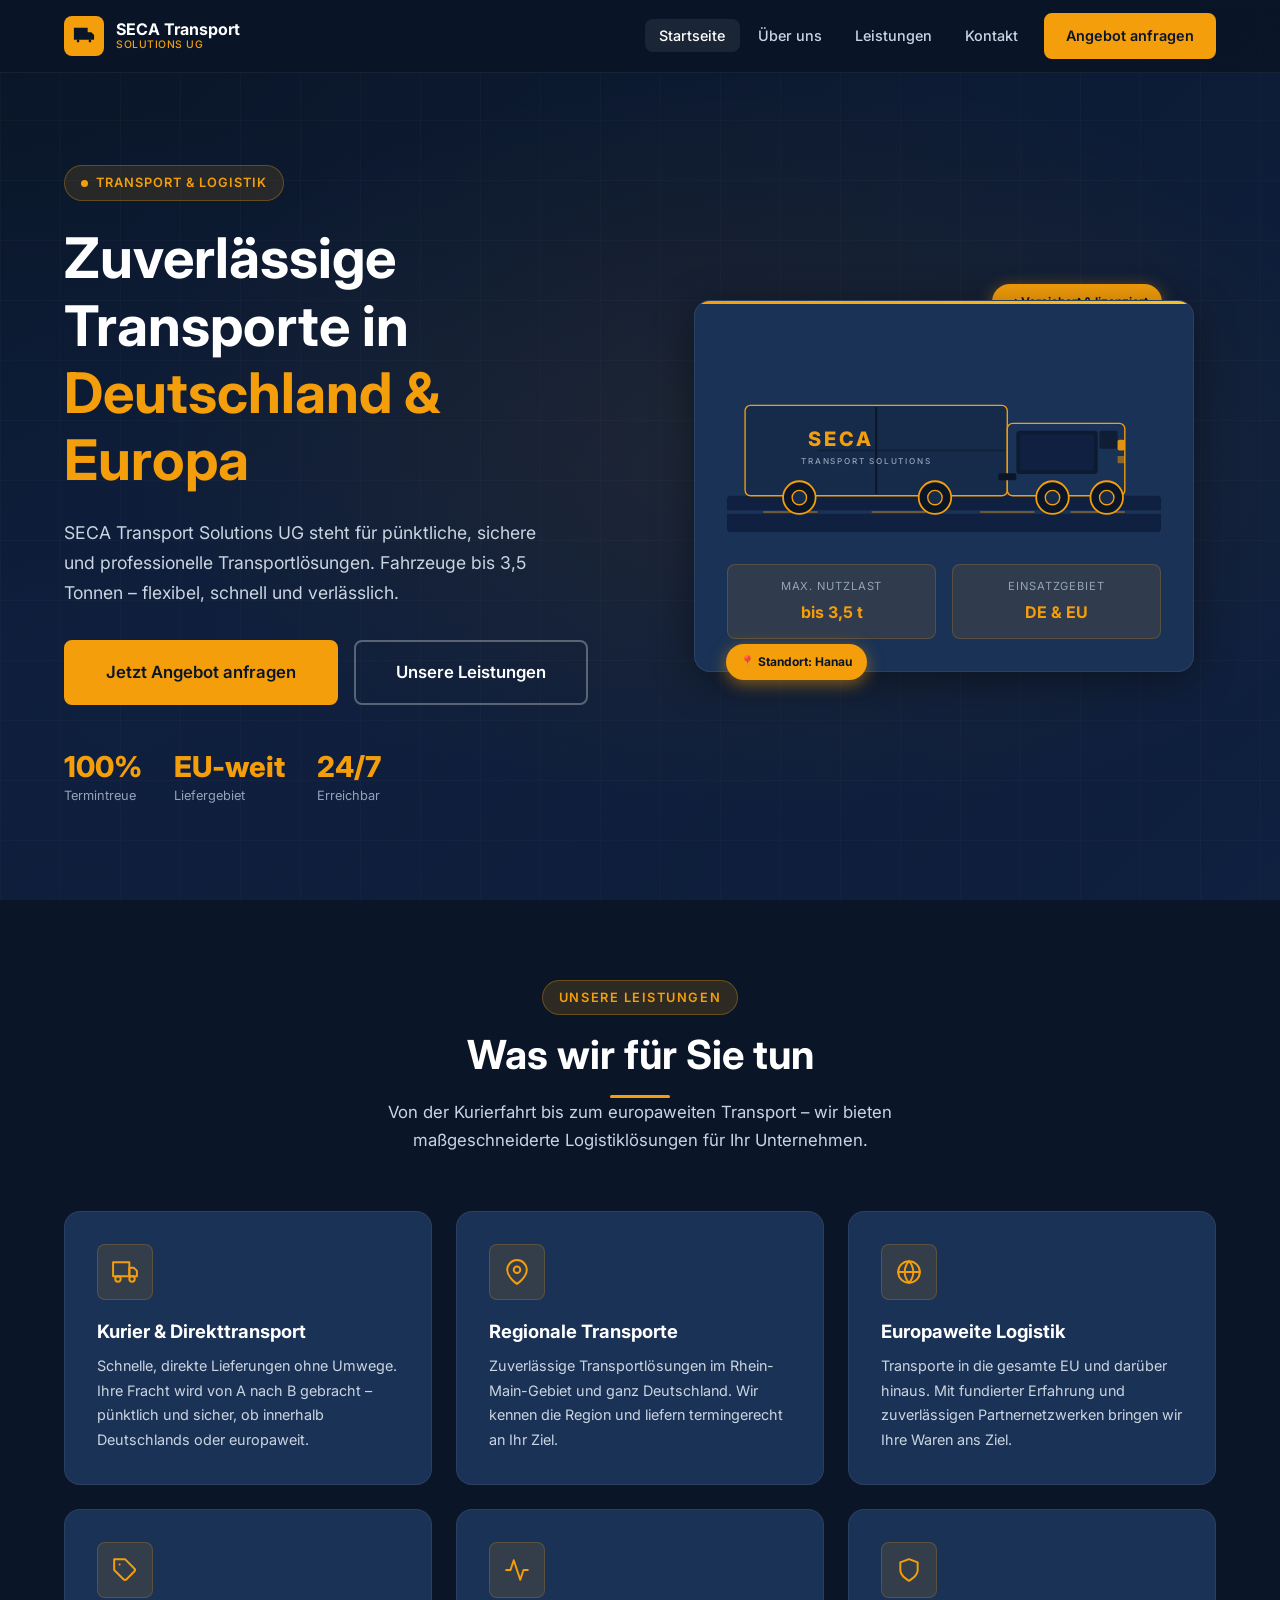
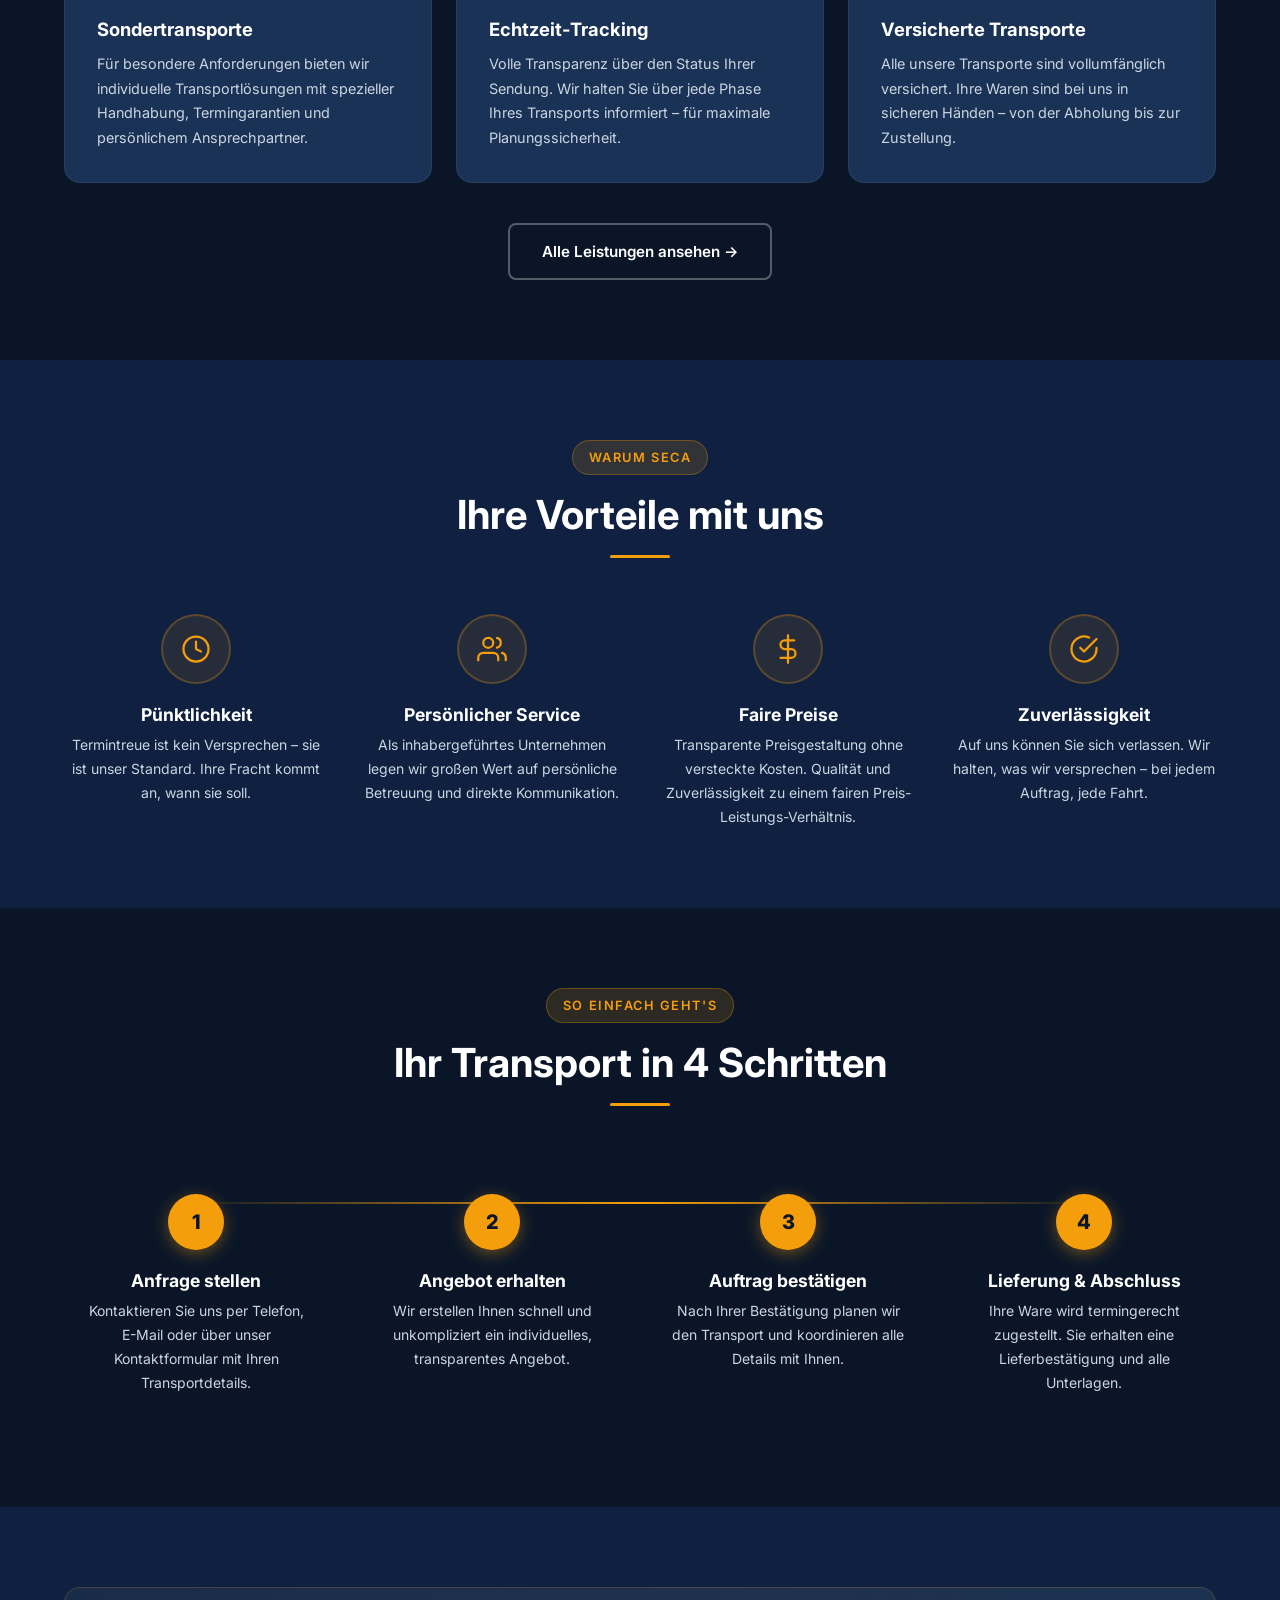
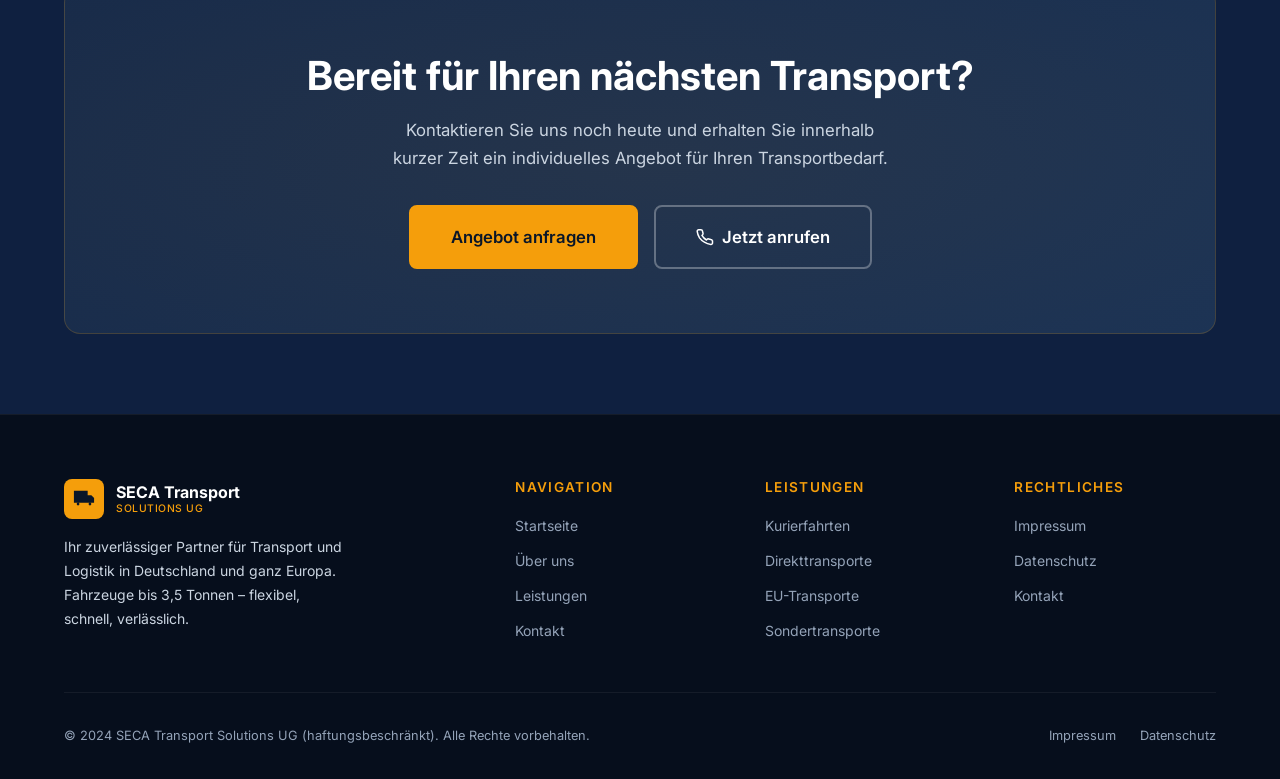
==== index.html @ c12ab1cf "Build complete SECA Transport Solutions UG website Full 6-page professional website in German with d" ====
<!DOCTYPE html>
<html lang="de">
<head>
  <meta charset="UTF-8" />
  <meta name="viewport" content="width=device-width, initial-scale=1.0" />
  <meta name="description" content="SECA Transport Solutions UG – Ihr zuverlässiger Partner für Transport und Logistik in Deutschland und Europa. Fahrzeuge bis 3,5t, termingerecht und professionell." />
  <title>SECA Transport Solutions UG – Transport & Logistik</title>
  <link rel="preconnect" href="https://fonts.googleapis.com" />
  <link rel="preconnect" href="https://fonts.gstatic.com" crossorigin />
  <link href="https://fonts.googleapis.com/css2?family=Inter:wght@400;500;600;700;800&display=swap" rel="stylesheet" />
  <link rel="stylesheet" href="css/style.css" />
</head>
<body>

<!-- Navigation -->
<nav class="navbar">
  <div class="nav-inner">
    <a href="index.html" class="nav-logo">
      <div class="logo-icon">
        <svg viewBox="0 0 24 24" xmlns="http://www.w3.org/2000/svg"><path d="M1 3h15v13H1z M16 8h4l3 3v5h-7V8z M5.5 19a1.5 1.5 0 1 0 0-3 1.5 1.5 0 0 0 0 3z M18.5 19a1.5 1.5 0 1 0 0-3 1.5 1.5 0 0 0 0 3z"/></svg>
      </div>
      <div class="logo-text">
        <span class="logo-name">SECA Transport</span>
        <span class="logo-sub">Solutions UG</span>
      </div>
    </a>
    <ul class="nav-menu">
      <li><a href="index.html" class="nav-link">Startseite</a></li>
      <li><a href="about.html" class="nav-link">Über uns</a></li>
      <li><a href="services.html" class="nav-link">Leistungen</a></li>
      <li><a href="contact.html" class="nav-link">Kontakt</a></li>
      <li><a href="contact.html" class="btn btn-primary nav-cta">Angebot anfragen</a></li>
    </ul>
    <button class="hamburger" aria-label="Menü öffnen">
      <span></span><span></span><span></span>
    </button>
  </div>
</nav>

<!-- Hero -->
<section class="hero">
  <div class="hero-bg"></div>
  <div class="hero-grid"></div>
  <div class="container">
    <div class="hero-content">
      <div class="hero-text">
        <div class="hero-badge">Transport &amp; Logistik</div>
        <h1 class="hero-title">
          Zuverlässige Transporte in <span>Deutschland &amp; Europa</span>
        </h1>
        <p class="hero-desc">
          SECA Transport Solutions UG steht für pünktliche, sichere und professionelle Transportlösungen. Fahrzeuge bis 3,5 Tonnen – flexibel, schnell und verlässlich.
        </p>
        <div class="hero-actions">
          <a href="contact.html" class="btn btn-primary btn-lg">Jetzt Angebot anfragen</a>
          <a href="services.html" class="btn btn-outline btn-lg">Unsere Leistungen</a>
        </div>
        <div class="hero-stats">
          <div class="stat-item">
            <div class="stat-num">100%</div>
            <div class="stat-label">Termintreue</div>
          </div>
          <div class="stat-item">
            <div class="stat-num">EU-weit</div>
            <div class="stat-label">Liefergebiet</div>
          </div>
          <div class="stat-item">
            <div class="stat-num">24/7</div>
            <div class="stat-label">Erreichbar</div>
          </div>
        </div>
      </div>
      <div class="hero-visual">
        <div class="truck-illustration">
          <div class="float-badge top">✓ Versichert &amp; lizenziert</div>
          <div class="truck-card">
            <svg class="truck-svg" viewBox="0 0 480 220" xmlns="http://www.w3.org/2000/svg">
              <!-- Road -->
              <rect x="0" y="180" width="480" height="40" fill="#0f2040" rx="4"/>
              <rect x="0" y="196" width="480" height="4" fill="#1a3255"/>
              <!-- Road lines -->
              <rect x="40" y="197" width="60" height="2" fill="#f59e0b" opacity="0.4"/>
              <rect x="160" y="197" width="60" height="2" fill="#f59e0b" opacity="0.4"/>
              <rect x="280" y="197" width="60" height="2" fill="#f59e0b" opacity="0.4"/>
              <rect x="380" y="197" width="60" height="2" fill="#f59e0b" opacity="0.4"/>
              <!-- Trailer body -->
              <rect x="20" y="80" width="290" height="100" fill="#162a4a" rx="6" stroke="#f59e0b" stroke-width="1.5"/>
              <!-- Trailer door lines -->
              <line x1="165" y1="82" x2="165" y2="178" stroke="#0a1628" stroke-width="2"/>
              <line x1="100" y1="130" x2="308" y2="130" stroke="#0a1628" stroke-width="1.5" opacity="0.5"/>
              <!-- SECA text on trailer -->
              <text x="90" y="125" font-family="Inter,sans-serif" font-size="22" font-weight="800" fill="#f59e0b" letter-spacing="3">SECA</text>
              <text x="82" y="145" font-family="Inter,sans-serif" font-size="9" font-weight="500" fill="#94a3b8" letter-spacing="2">TRANSPORT SOLUTIONS</text>
              <!-- Cabin -->
              <rect x="310" y="100" width="130" height="80" fill="#1a3255" rx="6" stroke="#f59e0b" stroke-width="1.5"/>
              <!-- Windshield -->
              <rect x="320" y="108" width="90" height="48" fill="#0a1628" rx="4" opacity="0.8"/>
              <rect x="324" y="112" width="82" height="40" fill="#0f2040" rx="3"/>
              <!-- Cabin details -->
              <rect x="412" y="108" width="20" height="20" fill="#0a1628" rx="2" opacity="0.7"/>
              <!-- Wheels -->
              <circle cx="80" cy="182" r="18" fill="#0a1628" stroke="#f59e0b" stroke-width="2"/>
              <circle cx="80" cy="182" r="8" fill="#162a4a" stroke="#f59e0b" stroke-width="1.5"/>
              <circle cx="230" cy="182" r="18" fill="#0a1628" stroke="#f59e0b" stroke-width="2"/>
              <circle cx="230" cy="182" r="8" fill="#162a4a" stroke="#f59e0b" stroke-width="1.5"/>
              <circle cx="360" cy="182" r="18" fill="#0a1628" stroke="#f59e0b" stroke-width="2"/>
              <circle cx="360" cy="182" r="8" fill="#162a4a" stroke="#f59e0b" stroke-width="1.5"/>
              <circle cx="420" cy="182" r="18" fill="#0a1628" stroke="#f59e0b" stroke-width="2"/>
              <circle cx="420" cy="182" r="8" fill="#162a4a" stroke="#f59e0b" stroke-width="1.5"/>
              <!-- Headlights -->
              <rect x="432" y="118" width="8" height="12" fill="#f59e0b" rx="2" opacity="0.9"/>
              <rect x="432" y="136" width="8" height="8" fill="#f59e0b" rx="1" opacity="0.5"/>
              <!-- Coupling -->
              <rect x="300" y="155" width="20" height="8" fill="#0a1628" rx="2"/>
            </svg>
            <div class="truck-info">
              <div class="info-pill">
                <div class="label">Max. Nutzlast</div>
                <div class="value">bis 3,5 t</div>
              </div>
              <div class="info-pill">
                <div class="label">Einsatzgebiet</div>
                <div class="value">DE &amp; EU</div>
              </div>
            </div>
          </div>
          <div class="float-badge bottom">📍 Standort: Hanau</div>
        </div>
      </div>
    </div>
  </div>
</section>

<!-- Services Overview -->
<section class="section">
  <div class="container">
    <div class="section-header fade-in">
      <div class="section-tag">Unsere Leistungen</div>
      <h2>Was wir für Sie tun</h2>
      <div class="divider"></div>
      <p>Von der Kurierfahrt bis zum europaweiten Transport – wir bieten maßgeschneiderte Logistiklösungen für Ihr Unternehmen.</p>
    </div>
    <div class="cards-grid">
      <div class="card fade-in fade-in-delay-1">
        <div class="card-icon">
          <svg viewBox="0 0 24 24"><rect x="1" y="3" width="15" height="13"/><polygon points="16 8 20 8 23 11 23 16 16 16 16 8"/><circle cx="5.5" cy="18.5" r="2.5"/><circle cx="18.5" cy="18.5" r="2.5"/></svg>
        </div>
        <h3>Kurier &amp; Direkttransport</h3>
        <p>Schnelle, direkte Lieferungen ohne Umwege. Ihre Fracht wird von A nach B gebracht – pünktlich und sicher, ob innerhalb Deutschlands oder europaweit.</p>
      </div>
      <div class="card fade-in fade-in-delay-2">
        <div class="card-icon">
          <svg viewBox="0 0 24 24"><path d="M21 10c0 7-9 13-9 13s-9-6-9-13a9 9 0 0 1 18 0z"/><circle cx="12" cy="10" r="3"/></svg>
        </div>
        <h3>Regionale Transporte</h3>
        <p>Zuverlässige Transportlösungen im Rhein-Main-Gebiet und ganz Deutschland. Wir kennen die Region und liefern termingerecht an Ihr Ziel.</p>
      </div>
      <div class="card fade-in fade-in-delay-3">
        <div class="card-icon">
          <svg viewBox="0 0 24 24"><circle cx="12" cy="12" r="10"/><line x1="2" y1="12" x2="22" y2="12"/><path d="M12 2a15.3 15.3 0 0 1 4 10 15.3 15.3 0 0 1-4 10 15.3 15.3 0 0 1-4-10 15.3 15.3 0 0 1 4-10z"/></svg>
        </div>
        <h3>Europaweite Logistik</h3>
        <p>Transporte in die gesamte EU und darüber hinaus. Mit fundierter Erfahrung und zuverlässigen Partnernetzwerken bringen wir Ihre Waren ans Ziel.</p>
      </div>
      <div class="card fade-in fade-in-delay-1">
        <div class="card-icon">
          <svg viewBox="0 0 24 24"><path d="M20.59 13.41l-7.17 7.17a2 2 0 0 1-2.83 0L2 12V2h10l8.59 8.59a2 2 0 0 1 0 2.82z"/><line x1="7" y1="7" x2="7.01" y2="7"/></svg>
        </div>
        <h3>Sondertransporte</h3>
        <p>Für besondere Anforderungen bieten wir individuelle Transportlösungen mit spezieller Handhabung, Termingarantien und persönlichem Ansprechpartner.</p>
      </div>
      <div class="card fade-in fade-in-delay-2">
        <div class="card-icon">
          <svg viewBox="0 0 24 24"><polyline points="22 12 18 12 15 21 9 3 6 12 2 12"/></svg>
        </div>
        <h3>Echtzeit-Tracking</h3>
        <p>Volle Transparenz über den Status Ihrer Sendung. Wir halten Sie über jede Phase Ihres Transports informiert – für maximale Planungssicherheit.</p>
      </div>
      <div class="card fade-in fade-in-delay-3">
        <div class="card-icon">
          <svg viewBox="0 0 24 24"><path d="M12 22s8-4 8-10V5l-8-3-8 3v7c0 6 8 10 8 10z"/></svg>
        </div>
        <h3>Versicherte Transporte</h3>
        <p>Alle unsere Transporte sind vollumfänglich versichert. Ihre Waren sind bei uns in sicheren Händen – von der Abholung bis zur Zustellung.</p>
      </div>
    </div>
    <div style="text-align:center; margin-top:2.5rem;">
      <a href="services.html" class="btn btn-outline">Alle Leistungen ansehen →</a>
    </div>
  </div>
</section>

<!-- Why Us -->
<section class="section section-alt">
  <div class="container">
    <div class="section-header fade-in">
      <div class="section-tag">Warum SECA</div>
      <h2>Ihre Vorteile mit uns</h2>
      <div class="divider"></div>
    </div>
    <div class="values-grid">
      <div class="value-item fade-in fade-in-delay-1">
        <div class="value-icon">
          <svg viewBox="0 0 24 24"><circle cx="12" cy="12" r="10"/><polyline points="12 6 12 12 16 14"/></svg>
        </div>
        <h4>Pünktlichkeit</h4>
        <p>Termintreue ist kein Versprechen – sie ist unser Standard. Ihre Fracht kommt an, wann sie soll.</p>
      </div>
      <div class="value-item fade-in fade-in-delay-2">
        <div class="value-icon">
          <svg viewBox="0 0 24 24"><path d="M17 21v-2a4 4 0 0 0-4-4H5a4 4 0 0 0-4 4v2"/><circle cx="9" cy="7" r="4"/><path d="M23 21v-2a4 4 0 0 0-3-3.87"/><path d="M16 3.13a4 4 0 0 1 0 7.75"/></svg>
        </div>
        <h4>Persönlicher Service</h4>
        <p>Als inhabergeführtes Unternehmen legen wir großen Wert auf persönliche Betreuung und direkte Kommunikation.</p>
      </div>
      <div class="value-item fade-in fade-in-delay-3">
        <div class="value-icon">
          <svg viewBox="0 0 24 24"><line x1="12" y1="1" x2="12" y2="23"/><path d="M17 5H9.5a3.5 3.5 0 0 0 0 7h5a3.5 3.5 0 0 1 0 7H6"/></svg>
        </div>
        <h4>Faire Preise</h4>
        <p>Transparente Preisgestaltung ohne versteckte Kosten. Qualität und Zuverlässigkeit zu einem fairen Preis-Leistungs-Verhältnis.</p>
      </div>
      <div class="value-item fade-in fade-in-delay-4">
        <div class="value-icon">
          <svg viewBox="0 0 24 24"><path d="M22 11.08V12a10 10 0 1 1-5.93-9.14"/><polyline points="22 4 12 14.01 9 11.01"/></svg>
        </div>
        <h4>Zuverlässigkeit</h4>
        <p>Auf uns können Sie sich verlassen. Wir halten, was wir versprechen – bei jedem Auftrag, jede Fahrt.</p>
      </div>
    </div>
  </div>
</section>

<!-- Process -->
<section class="section">
  <div class="container">
    <div class="section-header fade-in">
      <div class="section-tag">So einfach geht's</div>
      <h2>Ihr Transport in 4 Schritten</h2>
      <div class="divider"></div>
    </div>
    <div class="process-steps">
      <div class="process-step fade-in fade-in-delay-1">
        <div class="step-num">1</div>
        <h4>Anfrage stellen</h4>
        <p>Kontaktieren Sie uns per Telefon, E-Mail oder über unser Kontaktformular mit Ihren Transportdetails.</p>
      </div>
      <div class="process-step fade-in fade-in-delay-2">
        <div class="step-num">2</div>
        <h4>Angebot erhalten</h4>
        <p>Wir erstellen Ihnen schnell und unkompliziert ein individuelles, transparentes Angebot.</p>
      </div>
      <div class="process-step fade-in fade-in-delay-3">
        <div class="step-num">3</div>
        <h4>Auftrag bestätigen</h4>
        <p>Nach Ihrer Bestätigung planen wir den Transport und koordinieren alle Details mit Ihnen.</p>
      </div>
      <div class="process-step fade-in fade-in-delay-4">
        <div class="step-num">4</div>
        <h4>Lieferung &amp; Abschluss</h4>
        <p>Ihre Ware wird termingerecht zugestellt. Sie erhalten eine Lieferbestätigung und alle Unterlagen.</p>
      </div>
    </div>
  </div>
</section>

<!-- CTA -->
<section class="section section-alt">
  <div class="container">
    <div class="cta-banner fade-in">
      <h2>Bereit für Ihren nächsten Transport?</h2>
      <p>Kontaktieren Sie uns noch heute und erhalten Sie innerhalb kurzer Zeit ein individuelles Angebot für Ihren Transportbedarf.</p>
      <div class="cta-actions">
        <a href="contact.html" class="btn btn-primary btn-lg">Angebot anfragen</a>
        <a href="tel:+49" class="btn btn-outline btn-lg">
          <svg width="18" height="18" viewBox="0 0 24 24" fill="none" stroke="currentColor" stroke-width="2" stroke-linecap="round" stroke-linejoin="round"><path d="M22 16.92v3a2 2 0 0 1-2.18 2 19.79 19.79 0 0 1-8.63-3.07A19.5 19.5 0 0 1 4.69 13.1a19.79 19.79 0 0 1-3.07-8.67A2 2 0 0 1 3.6 2.22h3a2 2 0 0 1 2 1.72c.127.96.361 1.903.7 2.81a2 2 0 0 1-.45 2.11L7.91 9.91a16 16 0 0 0 6.06 6.06l.91-.91a2 2 0 0 1 2.11-.45c.907.339 1.85.573 2.81.7A2 2 0 0 1 21.73 17z"/></svg>
          Jetzt anrufen
        </a>
      </div>
    </div>
  </div>
</section>

<!-- Footer -->
<footer>
  <div class="container">
    <div class="footer-grid">
      <div class="footer-brand">
        <a href="index.html" class="nav-logo" style="display:inline-flex;">
          <div class="logo-icon">
            <svg viewBox="0 0 24 24" xmlns="http://www.w3.org/2000/svg"><path d="M1 3h15v13H1z M16 8h4l3 3v5h-7V8z M5.5 19a1.5 1.5 0 1 0 0-3 1.5 1.5 0 0 0 0 3z M18.5 19a1.5 1.5 0 1 0 0-3 1.5 1.5 0 0 0 0 3z"/></svg>
          </div>
          <div class="logo-text">
            <span class="logo-name">SECA Transport</span>
            <span class="logo-sub">Solutions UG</span>
          </div>
        </a>
        <p>Ihr zuverlässiger Partner für Transport und Logistik in Deutschland und ganz Europa. Fahrzeuge bis 3,5 Tonnen – flexibel, schnell, verlässlich.</p>
      </div>
      <div class="footer-col">
        <h4>Navigation</h4>
        <ul>
          <li><a href="index.html">Startseite</a></li>
          <li><a href="about.html">Über uns</a></li>
          <li><a href="services.html">Leistungen</a></li>
          <li><a href="contact.html">Kontakt</a></li>
        </ul>
      </div>
      <div class="footer-col">
        <h4>Leistungen</h4>
        <ul>
          <li><a href="services.html">Kurierfahrten</a></li>
          <li><a href="services.html">Direkttransporte</a></li>
          <li><a href="services.html">EU-Transporte</a></li>
          <li><a href="services.html">Sondertransporte</a></li>
        </ul>
      </div>
      <div class="footer-col">
        <h4>Rechtliches</h4>
        <ul>
          <li><a href="impressum.html">Impressum</a></li>
          <li><a href="datenschutz.html">Datenschutz</a></li>
          <li><a href="contact.html">Kontakt</a></li>
        </ul>
      </div>
    </div>
    <div class="footer-bottom">
      <p>&copy; 2024 SECA Transport Solutions UG (haftungsbeschränkt). Alle Rechte vorbehalten.</p>
      <div class="footer-legal">
        <a href="impressum.html">Impressum</a>
        <a href="datenschutz.html">Datenschutz</a>
      </div>
    </div>
  </div>
</footer>

<button class="scroll-top" aria-label="Nach oben scrollen">
  <svg viewBox="0 0 24 24"><polyline points="18 15 12 9 6 15"/></svg>
</button>

<script src="js/main.js"></script>
</body>
</html>
---- css/style.css ----
/* ===== CSS Custom Properties ===== */
:root {
  --navy: #0a1628;
  --navy-light: #0f2040;
  --navy-mid: #162a4a;
  --navy-card: #1a3255;
  --orange: #f59e0b;
  --orange-dark: #d97706;
  --orange-light: #fbbf24;
  --white: #ffffff;
  --gray-100: #f1f5f9;
  --gray-200: #e2e8f0;
  --gray-400: #94a3b8;
  --gray-500: #64748b;
  --gray-600: #475569;
  --text-primary: #f8fafc;
  --text-secondary: #cbd5e1;
  --text-muted: #94a3b8;
  --radius: 8px;
  --radius-lg: 16px;
  --shadow: 0 4px 24px rgba(0,0,0,0.25);
  --shadow-lg: 0 8px 40px rgba(0,0,0,0.4);
  --transition: 0.3s ease;
  --font: 'Inter', 'Segoe UI', system-ui, -apple-system, sans-serif;
}

/* ===== Reset & Base ===== */
*, *::before, *::after { box-sizing: border-box; margin: 0; padding: 0; }
html { scroll-behavior: smooth; font-size: 16px; }
body {
  font-family: var(--font);
  background: var(--navy);
  color: var(--text-primary);
  line-height: 1.7;
  overflow-x: hidden;
}
img { max-width: 100%; height: auto; display: block; }
a { color: var(--orange); text-decoration: none; transition: color var(--transition); }
a:hover { color: var(--orange-light); }
ul { list-style: none; }

/* ===== Typography ===== */
h1, h2, h3, h4, h5 {
  font-weight: 700;
  line-height: 1.2;
  color: var(--white);
}
h1 { font-size: clamp(2rem, 5vw, 3.5rem); }
h2 { font-size: clamp(1.6rem, 3.5vw, 2.5rem); }
h3 { font-size: clamp(1.2rem, 2.5vw, 1.5rem); }
h4 { font-size: 1.1rem; }
p { color: var(--text-secondary); margin-bottom: 1rem; }
p:last-child { margin-bottom: 0; }

/* ===== Layout ===== */
.container {
  max-width: 1200px;
  margin: 0 auto;
  padding: 0 1.5rem;
}
.section {
  padding: 5rem 0;
}
.section-alt {
  background: var(--navy-light);
}

/* ===== Section Headers ===== */
.section-header {
  text-align: center;
  margin-bottom: 3.5rem;
}
.section-tag {
  display: inline-block;
  background: rgba(245,158,11,0.15);
  color: var(--orange);
  font-size: 0.8rem;
  font-weight: 600;
  letter-spacing: 0.12em;
  text-transform: uppercase;
  padding: 0.35rem 1rem;
  border-radius: 100px;
  margin-bottom: 1rem;
  border: 1px solid rgba(245,158,11,0.3);
}
.section-header h2 { margin-bottom: 1rem; }
.section-header p {
  max-width: 600px;
  margin: 0 auto;
  font-size: 1.05rem;
}
.divider {
  width: 60px;
  height: 3px;
  background: var(--orange);
  margin: 1rem auto 0;
  border-radius: 2px;
}

/* ===== Buttons ===== */
.btn {
  display: inline-flex;
  align-items: center;
  gap: 0.5rem;
  padding: 0.85rem 2rem;
  border-radius: var(--radius);
  font-weight: 600;
  font-size: 0.95rem;
  cursor: pointer;
  transition: all var(--transition);
  border: 2px solid transparent;
  text-decoration: none;
  white-space: nowrap;
}
.btn-primary {
  background: var(--orange);
  color: var(--navy);
  border-color: var(--orange);
}
.btn-primary:hover {
  background: var(--orange-dark);
  border-color: var(--orange-dark);
  color: var(--navy);
  transform: translateY(-2px);
  box-shadow: 0 8px 24px rgba(245,158,11,0.4);
}
.btn-outline {
  background: transparent;
  color: var(--white);
  border-color: rgba(255,255,255,0.3);
}
.btn-outline:hover {
  background: rgba(255,255,255,0.08);
  border-color: var(--white);
  color: var(--white);
  transform: translateY(-2px);
}
.btn-lg {
  padding: 1rem 2.5rem;
  font-size: 1.05rem;
}

/* ===== Navigation ===== */
.navbar {
  position: fixed;
  top: 0;
  left: 0;
  right: 0;
  z-index: 1000;
  background: rgba(10,22,40,0.95);
  backdrop-filter: blur(16px);
  border-bottom: 1px solid rgba(255,255,255,0.06);
  transition: all var(--transition);
}
.navbar.scrolled {
  box-shadow: var(--shadow);
}
.nav-inner {
  display: flex;
  align-items: center;
  justify-content: space-between;
  height: 72px;
  padding: 0 1.5rem;
  max-width: 1200px;
  margin: 0 auto;
}
.nav-logo {
  display: flex;
  align-items: center;
  gap: 0.75rem;
  text-decoration: none;
}
.logo-icon {
  width: 40px;
  height: 40px;
  background: var(--orange);
  border-radius: var(--radius);
  display: flex;
  align-items: center;
  justify-content: center;
  flex-shrink: 0;
}
.logo-icon svg { width: 22px; height: 22px; fill: var(--navy); }
.logo-text { display: flex; flex-direction: column; line-height: 1.2; }
.logo-name {
  font-size: 1rem;
  font-weight: 700;
  color: var(--white);
}
.logo-sub {
  font-size: 0.65rem;
  color: var(--orange);
  font-weight: 500;
  letter-spacing: 0.05em;
  text-transform: uppercase;
}
.nav-menu {
  display: flex;
  align-items: center;
  gap: 0.25rem;
}
.nav-link {
  color: var(--text-secondary);
  font-weight: 500;
  font-size: 0.9rem;
  padding: 0.5rem 0.9rem;
  border-radius: var(--radius);
  transition: all var(--transition);
  text-decoration: none;
}
.nav-link:hover, .nav-link.active {
  color: var(--white);
  background: rgba(255,255,255,0.07);
}
.nav-cta {
  margin-left: 0.5rem;
  padding: 0.55rem 1.25rem;
  font-size: 0.9rem;
}
.hamburger {
  display: none;
  flex-direction: column;
  gap: 5px;
  cursor: pointer;
  padding: 0.5rem;
  background: none;
  border: none;
}
.hamburger span {
  display: block;
  width: 24px;
  height: 2px;
  background: var(--white);
  border-radius: 2px;
  transition: all var(--transition);
}
.hamburger.open span:nth-child(1) { transform: translateY(7px) rotate(45deg); }
.hamburger.open span:nth-child(2) { opacity: 0; }
.hamburger.open span:nth-child(3) { transform: translateY(-7px) rotate(-45deg); }

/* ===== Hero ===== */
.hero {
  min-height: 100vh;
  display: flex;
  align-items: center;
  position: relative;
  overflow: hidden;
  padding-top: 72px;
}
.hero-bg {
  position: absolute;
  inset: 0;
  background:
    radial-gradient(ellipse at 60% 50%, rgba(245,158,11,0.08) 0%, transparent 60%),
    radial-gradient(ellipse at 10% 80%, rgba(15,32,64,0.9) 0%, transparent 60%),
    linear-gradient(135deg, var(--navy) 0%, var(--navy-light) 100%);
}
.hero-grid {
  position: absolute;
  inset: 0;
  background-image:
    linear-gradient(rgba(255,255,255,0.02) 1px, transparent 1px),
    linear-gradient(90deg, rgba(255,255,255,0.02) 1px, transparent 1px);
  background-size: 60px 60px;
}
.hero-content {
  position: relative;
  z-index: 1;
  display: grid;
  grid-template-columns: 1fr 1fr;
  gap: 4rem;
  align-items: center;
  padding: 4rem 0;
}
.hero-badge {
  display: inline-flex;
  align-items: center;
  gap: 0.5rem;
  background: rgba(245,158,11,0.12);
  border: 1px solid rgba(245,158,11,0.3);
  color: var(--orange);
  font-size: 0.8rem;
  font-weight: 600;
  letter-spacing: 0.08em;
  text-transform: uppercase;
  padding: 0.4rem 1rem;
  border-radius: 100px;
  margin-bottom: 1.5rem;
}
.hero-badge::before {
  content: '';
  width: 7px;
  height: 7px;
  background: var(--orange);
  border-radius: 50%;
  animation: pulse 2s infinite;
}
@keyframes pulse {
  0%, 100% { opacity: 1; transform: scale(1); }
  50% { opacity: 0.5; transform: scale(1.3); }
}
.hero-title { margin-bottom: 1.5rem; }
.hero-title span { color: var(--orange); }
.hero-desc {
  font-size: 1.1rem;
  margin-bottom: 2rem;
  max-width: 500px;
}
.hero-actions {
  display: flex;
  gap: 1rem;
  flex-wrap: wrap;
  margin-bottom: 3rem;
}
.hero-stats {
  display: flex;
  gap: 2rem;
  flex-wrap: wrap;
}
.stat-item { text-align: left; }
.stat-num {
  font-size: 1.8rem;
  font-weight: 800;
  color: var(--orange);
  line-height: 1;
}
.stat-label {
  font-size: 0.8rem;
  color: var(--text-muted);
  margin-top: 0.25rem;
}
.hero-visual {
  display: flex;
  justify-content: center;
  align-items: center;
  position: relative;
}
.truck-illustration {
  position: relative;
  width: 100%;
  max-width: 500px;
}
.truck-card {
  background: var(--navy-card);
  border: 1px solid rgba(255,255,255,0.08);
  border-radius: var(--radius-lg);
  padding: 2rem;
  box-shadow: var(--shadow-lg);
  position: relative;
  overflow: hidden;
}
.truck-card::before {
  content: '';
  position: absolute;
  top: 0;
  left: 0;
  right: 0;
  height: 3px;
  background: linear-gradient(90deg, var(--orange), var(--orange-light));
}
.truck-svg {
  width: 100%;
  height: auto;
  margin-bottom: 1.5rem;
}
.truck-info {
  display: grid;
  grid-template-columns: 1fr 1fr;
  gap: 1rem;
}
.info-pill {
  background: rgba(245,158,11,0.1);
  border: 1px solid rgba(245,158,11,0.2);
  border-radius: var(--radius);
  padding: 0.75rem 1rem;
  text-align: center;
}
.info-pill .label { font-size: 0.7rem; color: var(--text-muted); text-transform: uppercase; letter-spacing: 0.08em; }
.info-pill .value { font-size: 1rem; font-weight: 700; color: var(--orange); margin-top: 0.2rem; }
.float-badge {
  position: absolute;
  background: var(--orange);
  color: var(--navy);
  font-size: 0.75rem;
  font-weight: 700;
  padding: 0.5rem 0.9rem;
  border-radius: 100px;
  box-shadow: 0 4px 16px rgba(245,158,11,0.5);
  animation: float 3s ease-in-out infinite;
}
.float-badge.top { top: -1rem; right: 2rem; }
.float-badge.bottom { bottom: -0.5rem; left: 2rem; animation-delay: 1.5s; }
@keyframes float {
  0%, 100% { transform: translateY(0); }
  50% { transform: translateY(-8px); }
}

/* ===== Features / Service Cards ===== */
.cards-grid {
  display: grid;
  grid-template-columns: repeat(auto-fit, minmax(280px, 1fr));
  gap: 1.5rem;
}
.card {
  background: var(--navy-card);
  border: 1px solid rgba(255,255,255,0.07);
  border-radius: var(--radius-lg);
  padding: 2rem;
  transition: all var(--transition);
  position: relative;
  overflow: hidden;
}
.card::before {
  content: '';
  position: absolute;
  bottom: 0;
  left: 0;
  right: 0;
  height: 3px;
  background: linear-gradient(90deg, var(--orange), transparent);
  opacity: 0;
  transition: opacity var(--transition);
}
.card:hover {
  transform: translateY(-6px);
  border-color: rgba(245,158,11,0.25);
  box-shadow: var(--shadow-lg);
}
.card:hover::before { opacity: 1; }
.card-icon {
  width: 56px;
  height: 56px;
  background: rgba(245,158,11,0.12);
  border: 1px solid rgba(245,158,11,0.2);
  border-radius: var(--radius);
  display: flex;
  align-items: center;
  justify-content: center;
  margin-bottom: 1.25rem;
  transition: all var(--transition);
}
.card:hover .card-icon {
  background: rgba(245,158,11,0.2);
  border-color: var(--orange);
}
.card-icon svg { width: 26px; height: 26px; stroke: var(--orange); fill: none; stroke-width: 1.8; stroke-linecap: round; stroke-linejoin: round; }
.card h3 { margin-bottom: 0.75rem; font-size: 1.15rem; }
.card p { font-size: 0.9rem; }

/* ===== Why Us / Values ===== */
.values-grid {
  display: grid;
  grid-template-columns: repeat(auto-fit, minmax(220px, 1fr));
  gap: 2rem;
}
.value-item { text-align: center; }
.value-icon {
  width: 70px;
  height: 70px;
  border-radius: 50%;
  background: rgba(245,158,11,0.1);
  border: 2px solid rgba(245,158,11,0.25);
  display: flex;
  align-items: center;
  justify-content: center;
  margin: 0 auto 1.25rem;
  transition: all var(--transition);
}
.value-item:hover .value-icon {
  background: rgba(245,158,11,0.2);
  border-color: var(--orange);
  transform: scale(1.05);
}
.value-icon svg { width: 30px; height: 30px; stroke: var(--orange); fill: none; stroke-width: 1.8; stroke-linecap: round; stroke-linejoin: round; }
.value-item h4 { margin-bottom: 0.5rem; }
.value-item p { font-size: 0.875rem; }

/* ===== CTA Banner ===== */
.cta-banner {
  background: linear-gradient(135deg, var(--navy-mid) 0%, var(--navy-card) 100%);
  border: 1px solid rgba(245,158,11,0.2);
  border-radius: var(--radius-lg);
  padding: 4rem 3rem;
  text-align: center;
  position: relative;
  overflow: hidden;
}
.cta-banner::before {
  content: '';
  position: absolute;
  top: -50%;
  left: -50%;
  width: 200%;
  height: 200%;
  background: radial-gradient(ellipse at center, rgba(245,158,11,0.06) 0%, transparent 60%);
}
.cta-banner h2 { margin-bottom: 1rem; position: relative; }
.cta-banner p { font-size: 1.05rem; margin-bottom: 2rem; max-width: 500px; margin-left: auto; margin-right: auto; position: relative; }
.cta-actions { display: flex; gap: 1rem; justify-content: center; flex-wrap: wrap; position: relative; }

/* ===== Contact ===== */
.contact-grid {
  display: grid;
  grid-template-columns: 1fr 1.4fr;
  gap: 3rem;
  align-items: start;
}
.contact-info { display: flex; flex-direction: column; gap: 1.5rem; }
.contact-item {
  display: flex;
  gap: 1rem;
  align-items: flex-start;
}
.contact-item-icon {
  width: 48px;
  height: 48px;
  background: rgba(245,158,11,0.1);
  border: 1px solid rgba(245,158,11,0.2);
  border-radius: var(--radius);
  display: flex;
  align-items: center;
  justify-content: center;
  flex-shrink: 0;
}
.contact-item-icon svg { width: 22px; height: 22px; stroke: var(--orange); fill: none; stroke-width: 1.8; stroke-linecap: round; stroke-linejoin: round; }
.contact-item-text h4 { margin-bottom: 0.25rem; font-size: 0.9rem; color: var(--text-muted); font-weight: 500; }
.contact-item-text p { color: var(--text-primary); font-weight: 500; margin: 0; }
.contact-form-card {
  background: var(--navy-card);
  border: 1px solid rgba(255,255,255,0.07);
  border-radius: var(--radius-lg);
  padding: 2.5rem;
}
.form-group { margin-bottom: 1.25rem; }
.form-row { display: grid; grid-template-columns: 1fr 1fr; gap: 1rem; }
label {
  display: block;
  font-size: 0.875rem;
  font-weight: 500;
  color: var(--text-secondary);
  margin-bottom: 0.4rem;
}
input, textarea, select {
  width: 100%;
  background: rgba(255,255,255,0.04);
  border: 1px solid rgba(255,255,255,0.1);
  border-radius: var(--radius);
  padding: 0.8rem 1rem;
  color: var(--white);
  font-size: 0.9rem;
  font-family: var(--font);
  transition: border-color var(--transition);
  outline: none;
}
input:focus, textarea:focus, select:focus {
  border-color: var(--orange);
  background: rgba(245,158,11,0.04);
}
input::placeholder, textarea::placeholder { color: var(--text-muted); }
textarea { resize: vertical; min-height: 120px; }
select option { background: var(--navy-card); }

/* ===== Footer ===== */
footer {
  background: #060e1c;
  border-top: 1px solid rgba(255,255,255,0.06);
  padding: 4rem 0 2rem;
}
.footer-grid {
  display: grid;
  grid-template-columns: 2fr 1fr 1fr 1fr;
  gap: 3rem;
  margin-bottom: 3rem;
}
.footer-brand p { font-size: 0.875rem; margin-top: 1rem; max-width: 280px; }
.footer-col h4 {
  font-size: 0.85rem;
  font-weight: 600;
  text-transform: uppercase;
  letter-spacing: 0.1em;
  color: var(--orange);
  margin-bottom: 1rem;
}
.footer-col ul { display: flex; flex-direction: column; gap: 0.5rem; }
.footer-col ul li a {
  color: var(--text-muted);
  font-size: 0.875rem;
  text-decoration: none;
  transition: color var(--transition);
}
.footer-col ul li a:hover { color: var(--white); }
.footer-bottom {
  border-top: 1px solid rgba(255,255,255,0.06);
  padding-top: 2rem;
  display: flex;
  align-items: center;
  justify-content: space-between;
  flex-wrap: gap;
  gap: 1rem;
}
.footer-bottom p { font-size: 0.8rem; color: var(--text-muted); margin: 0; }
.footer-legal { display: flex; gap: 1.5rem; }
.footer-legal a { font-size: 0.8rem; color: var(--text-muted); }
.footer-legal a:hover { color: var(--white); }

/* ===== Page Headers ===== */
.page-header {
  background: linear-gradient(135deg, var(--navy-light) 0%, var(--navy) 100%);
  padding: 8rem 0 4rem;
  text-align: center;
  position: relative;
  overflow: hidden;
}
.page-header::before {
  content: '';
  position: absolute;
  inset: 0;
  background: radial-gradient(ellipse at 50% 100%, rgba(245,158,11,0.07) 0%, transparent 60%);
}
.page-header .container { position: relative; }
.page-header h1 { margin-bottom: 1rem; }
.page-header p { font-size: 1.05rem; max-width: 600px; margin: 0 auto; }
.breadcrumb {
  display: flex;
  align-items: center;
  justify-content: center;
  gap: 0.5rem;
  font-size: 0.8rem;
  color: var(--text-muted);
  margin-bottom: 1rem;
}
.breadcrumb a { color: var(--orange); }
.breadcrumb span { color: var(--text-muted); }

/* ===== About Page ===== */
.about-story {
  display: grid;
  grid-template-columns: 1fr 1fr;
  gap: 4rem;
  align-items: center;
}
.about-image-block {
  position: relative;
}
.about-image-main {
  background: var(--navy-card);
  border: 1px solid rgba(255,255,255,0.07);
  border-radius: var(--radius-lg);
  overflow: hidden;
  aspect-ratio: 4/3;
  display: flex;
  align-items: center;
  justify-content: center;
}
.about-stat-card {
  position: absolute;
  bottom: -1.5rem;
  right: -1.5rem;
  background: var(--orange);
  color: var(--navy);
  border-radius: var(--radius);
  padding: 1.25rem 1.5rem;
  box-shadow: var(--shadow-lg);
}
.about-stat-card .num { font-size: 2rem; font-weight: 800; line-height: 1; }
.about-stat-card .label { font-size: 0.75rem; font-weight: 600; margin-top: 0.2rem; }
.team-section { text-align: center; }
.team-grid {
  display: grid;
  grid-template-columns: repeat(auto-fit, minmax(240px, 1fr));
  gap: 2rem;
  margin-top: 3rem;
}
.team-card {
  background: var(--navy-card);
  border: 1px solid rgba(255,255,255,0.07);
  border-radius: var(--radius-lg);
  padding: 2rem;
  text-align: center;
  transition: all var(--transition);
}
.team-card:hover {
  border-color: rgba(245,158,11,0.25);
  transform: translateY(-4px);
}
.team-avatar {
  width: 80px;
  height: 80px;
  border-radius: 50%;
  background: rgba(245,158,11,0.12);
  border: 2px solid rgba(245,158,11,0.3);
  display: flex;
  align-items: center;
  justify-content: center;
  margin: 0 auto 1rem;
  font-size: 2rem;
}
.team-card h4 { margin-bottom: 0.25rem; }
.team-card .role { color: var(--orange); font-size: 0.85rem; font-weight: 500; }

/* ===== Services Page ===== */
.service-detail {
  display: grid;
  grid-template-columns: 1fr 1fr;
  gap: 4rem;
  align-items: center;
  padding: 4rem 0;
  border-bottom: 1px solid rgba(255,255,255,0.06);
}
.service-detail:last-child { border-bottom: none; }
.service-detail.reverse { direction: rtl; }
.service-detail.reverse > * { direction: ltr; }
.service-detail-visual {
  background: var(--navy-card);
  border: 1px solid rgba(255,255,255,0.07);
  border-radius: var(--radius-lg);
  padding: 3rem;
  display: flex;
  align-items: center;
  justify-content: center;
  min-height: 300px;
  position: relative;
  overflow: hidden;
}
.service-detail-visual::before {
  content: '';
  position: absolute;
  top: 0;
  left: 0;
  right: 0;
  height: 3px;
  background: linear-gradient(90deg, var(--orange), var(--orange-light));
}
.service-big-icon { color: rgba(245,158,11,0.15); }
.service-big-icon svg { width: 200px; height: 200px; stroke: var(--orange); fill: none; stroke-width: 0.8; stroke-linecap: round; stroke-linejoin: round; opacity: 0.3; }
.service-feature-list { display: flex; flex-direction: column; gap: 0.75rem; margin-top: 1.5rem; }
.feature-item {
  display: flex;
  align-items: center;
  gap: 0.75rem;
  font-size: 0.9rem;
  color: var(--text-secondary);
}
.feature-item::before {
  content: '';
  width: 20px;
  height: 20px;
  border-radius: 50%;
  background: rgba(245,158,11,0.15);
  border: 1px solid rgba(245,158,11,0.3);
  flex-shrink: 0;
  background-image: url("data:image/svg+xml,%3Csvg xmlns='http://www.w3.org/2000/svg' viewBox='0 0 24 24' fill='none' stroke='%23f59e0b' stroke-width='2.5' stroke-linecap='round' stroke-linejoin='round'%3E%3Cpolyline points='20 6 9 17 4 12'/%3E%3C/svg%3E");
  background-size: 12px;
  background-repeat: no-repeat;
  background-position: center;
}

/* ===== Pricing / Process ===== */
.process-steps {
  display: grid;
  grid-template-columns: repeat(auto-fit, minmax(200px, 1fr));
  gap: 2rem;
  position: relative;
}
.process-steps::before {
  content: '';
  position: absolute;
  top: 40px;
  left: 10%;
  right: 10%;
  height: 2px;
  background: linear-gradient(90deg, transparent, var(--orange), transparent);
}
.process-step {
  text-align: center;
  padding: 2rem 1rem;
  position: relative;
}
.step-num {
  width: 56px;
  height: 56px;
  border-radius: 50%;
  background: var(--orange);
  color: var(--navy);
  font-size: 1.25rem;
  font-weight: 800;
  display: flex;
  align-items: center;
  justify-content: center;
  margin: 0 auto 1.25rem;
  box-shadow: 0 4px 16px rgba(245,158,11,0.4);
  position: relative;
  z-index: 1;
}
.process-step h4 { margin-bottom: 0.5rem; }
.process-step p { font-size: 0.875rem; }

/* ===== Impressum / Datenschutz ===== */
.legal-content {
  max-width: 800px;
  margin: 0 auto;
}
.legal-content h2 { margin-top: 2.5rem; margin-bottom: 1rem; font-size: 1.5rem; }
.legal-content h3 { margin-top: 1.5rem; margin-bottom: 0.75rem; font-size: 1.1rem; color: var(--text-secondary); }
.legal-content p { margin-bottom: 1rem; }
.legal-content ul { list-style: disc; padding-left: 1.5rem; }
.legal-content ul li { color: var(--text-secondary); margin-bottom: 0.4rem; }
.legal-content a { word-break: break-all; }
.legal-box {
  background: var(--navy-card);
  border: 1px solid rgba(255,255,255,0.07);
  border-radius: var(--radius);
  padding: 1.5rem;
  margin-bottom: 1.5rem;
}

/* ===== Scroll to top ===== */
.scroll-top {
  position: fixed;
  bottom: 2rem;
  right: 2rem;
  width: 48px;
  height: 48px;
  background: var(--orange);
  color: var(--navy);
  border-radius: 50%;
  display: flex;
  align-items: center;
  justify-content: center;
  cursor: pointer;
  opacity: 0;
  pointer-events: none;
  transition: all var(--transition);
  z-index: 999;
  border: none;
  box-shadow: 0 4px 16px rgba(245,158,11,0.4);
}
.scroll-top.visible { opacity: 1; pointer-events: auto; }
.scroll-top:hover { transform: translateY(-3px); }
.scroll-top svg { width: 20px; height: 20px; stroke: var(--navy); fill: none; stroke-width: 2.5; stroke-linecap: round; stroke-linejoin: round; }

/* ===== Animations ===== */
.fade-in {
  opacity: 0;
  transform: translateY(24px);
  transition: opacity 0.6s ease, transform 0.6s ease;
}
.fade-in.visible {
  opacity: 1;
  transform: translateY(0);
}
.fade-in-delay-1 { transition-delay: 0.1s; }
.fade-in-delay-2 { transition-delay: 0.2s; }
.fade-in-delay-3 { transition-delay: 0.3s; }
.fade-in-delay-4 { transition-delay: 0.4s; }

/* ===== Responsive ===== */
@media (max-width: 1024px) {
  .footer-grid { grid-template-columns: 1fr 1fr; }
  .hero-content { gap: 2.5rem; }
  .contact-grid { grid-template-columns: 1fr; }
  .about-story { grid-template-columns: 1fr; }
  .service-detail { grid-template-columns: 1fr; }
  .service-detail.reverse { direction: ltr; }
}

@media (max-width: 768px) {
  .nav-menu {
    position: fixed;
    top: 72px;
    left: 0;
    right: 0;
    background: rgba(10,22,40,0.98);
    backdrop-filter: blur(16px);
    flex-direction: column;
    padding: 1.5rem;
    gap: 0.25rem;
    border-bottom: 1px solid rgba(255,255,255,0.06);
    transform: translateY(-100%);
    opacity: 0;
    pointer-events: none;
    transition: all var(--transition);
    z-index: 999;
  }
  .nav-menu.open { transform: translateY(0); opacity: 1; pointer-events: auto; }
  .nav-link { padding: 0.75rem 1rem; font-size: 1rem; }
  .nav-cta { margin-left: 0; margin-top: 0.5rem; text-align: center; justify-content: center; }
  .hamburger { display: flex; }
  .hero-content { grid-template-columns: 1fr; text-align: center; }
  .hero-desc { margin: 0 auto 2rem; }
  .hero-actions { justify-content: center; }
  .hero-stats { justify-content: center; }
  .hero-visual { display: none; }
  .footer-grid { grid-template-columns: 1fr; gap: 2rem; }
  .footer-bottom { flex-direction: column; text-align: center; }
  .form-row { grid-template-columns: 1fr; }
  .about-stat-card { position: static; display: inline-block; margin-top: 1.5rem; }
  .process-steps::before { display: none; }
  .section { padding: 3.5rem 0; }
  .cta-banner { padding: 2.5rem 1.5rem; }
}

@media (max-width: 480px) {
  .hero-stats { flex-direction: column; gap: 1rem; }
  .hero-actions { flex-direction: column; width: 100%; }
  .hero-actions .btn { width: 100%; justify-content: center; }
  .cards-grid { grid-template-columns: 1fr; }
}
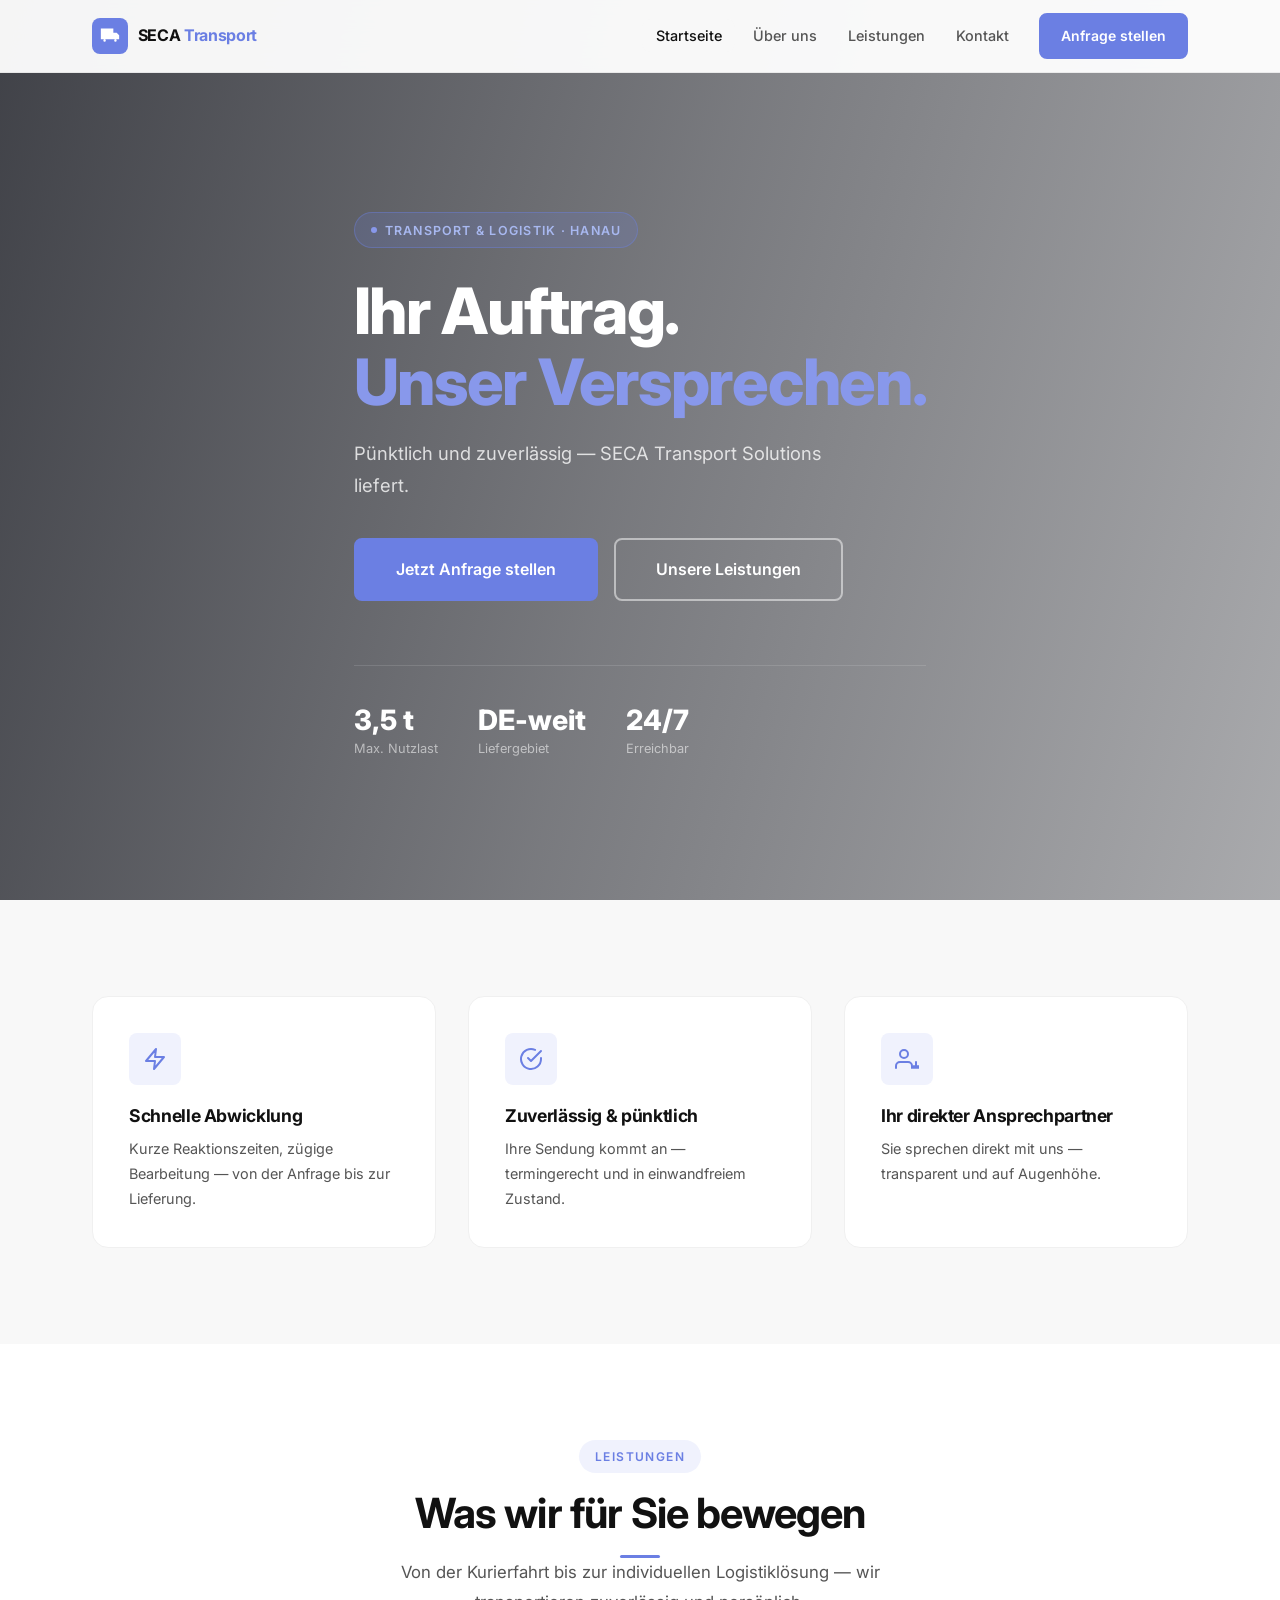
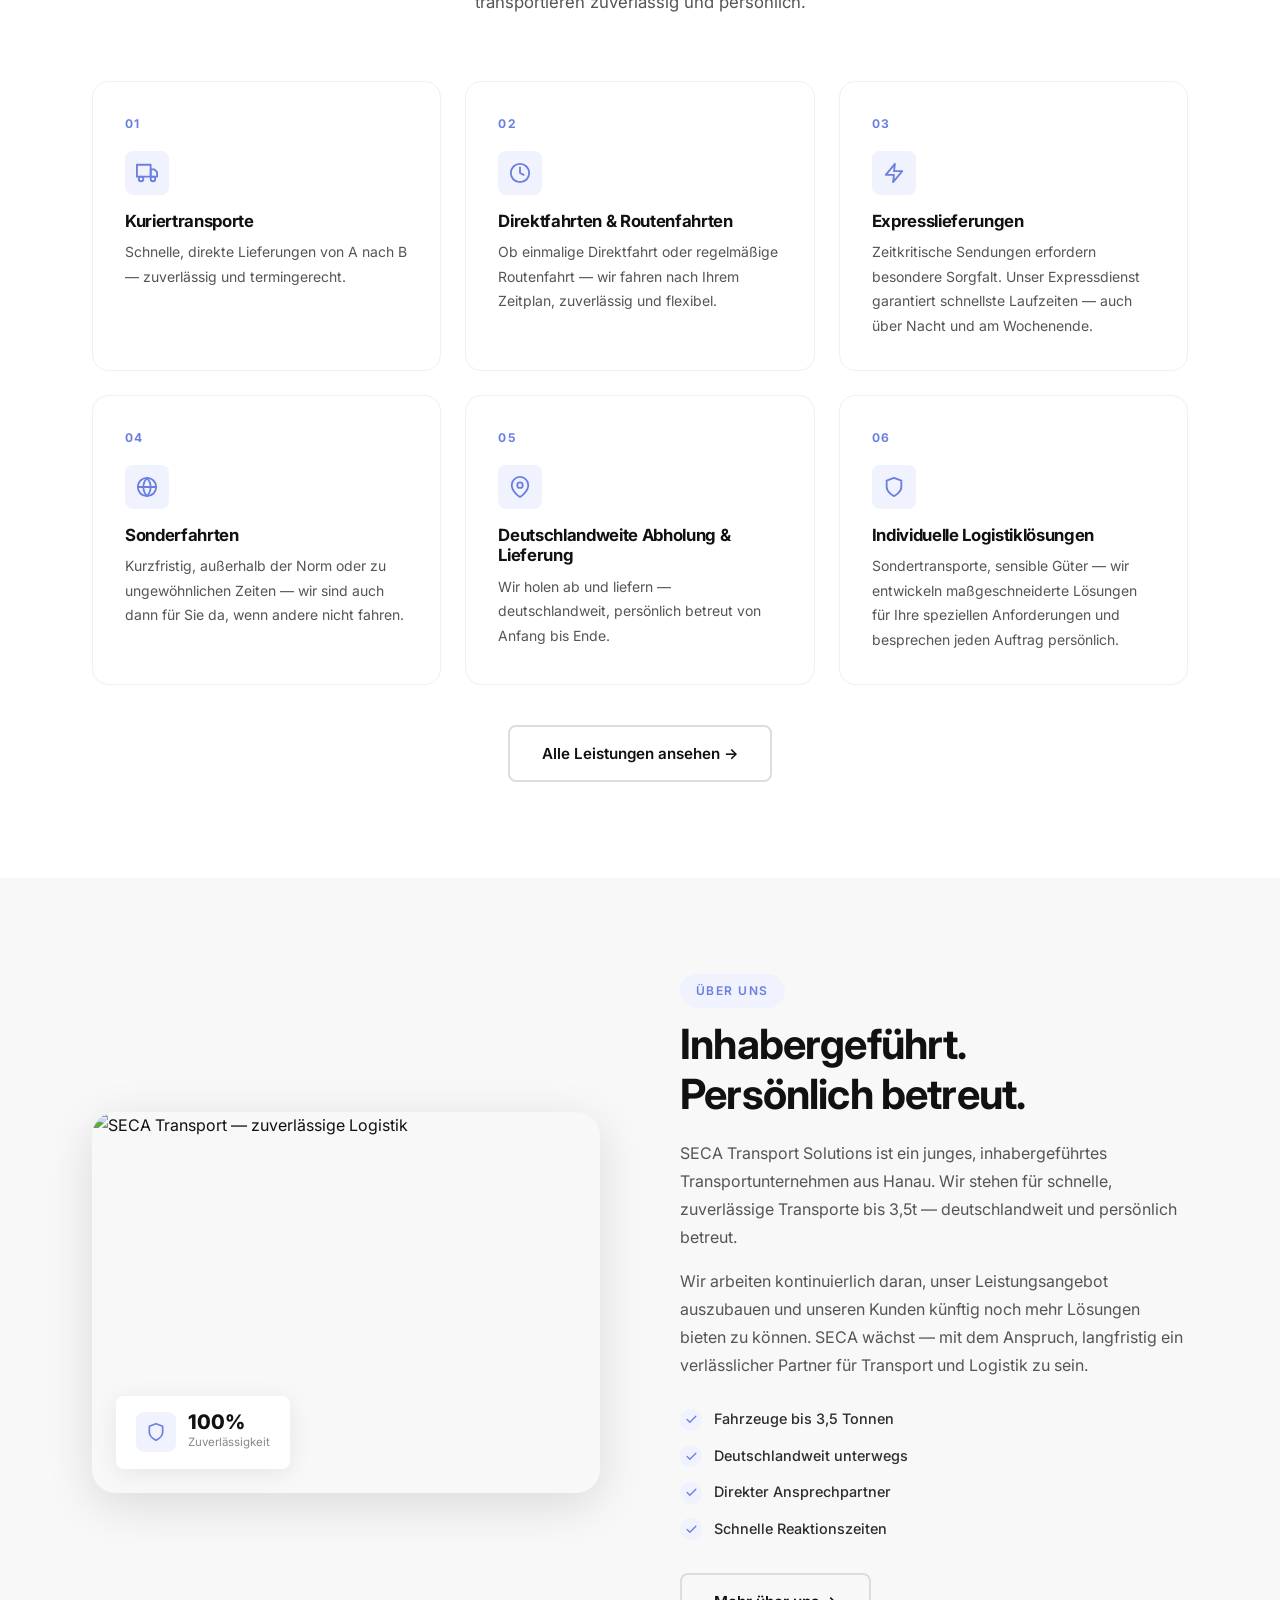
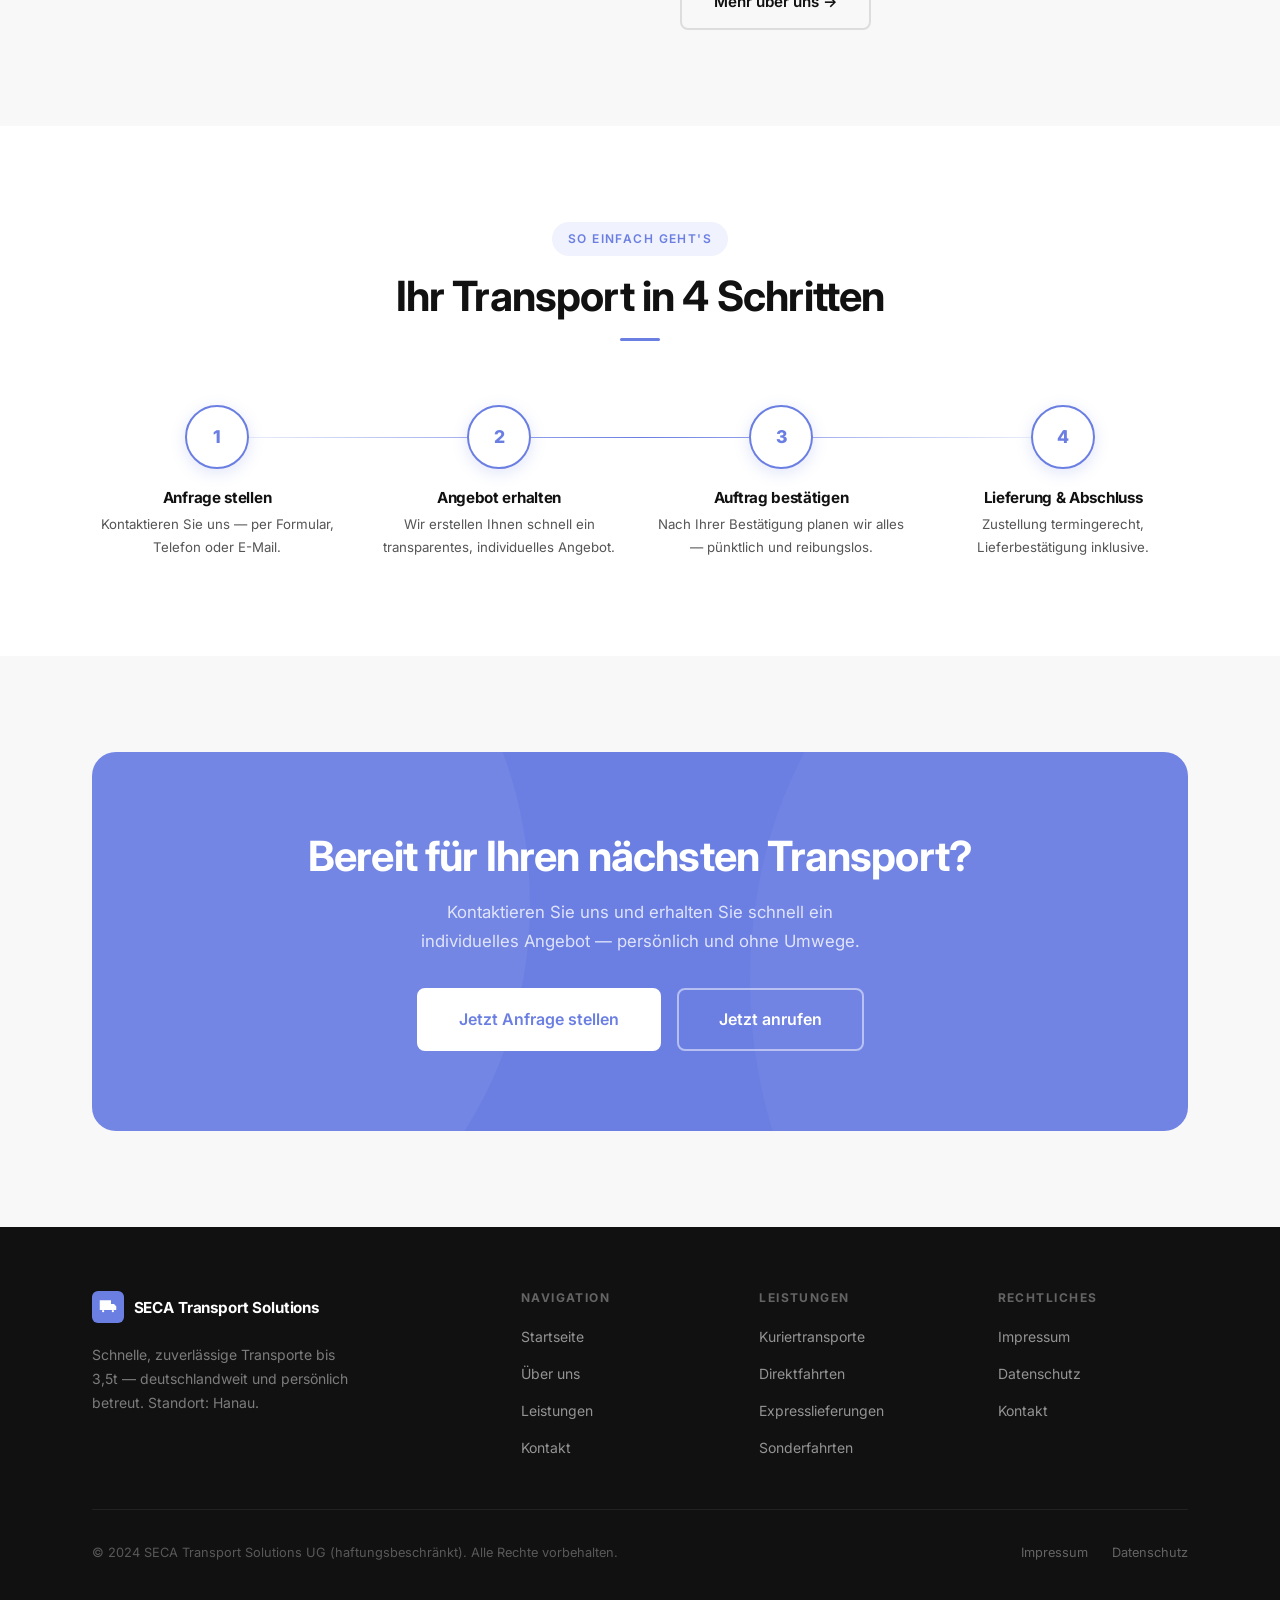
==== commit c7b72420: "Complete white/light theme redesign of SECA Transport website Full visual overhaul: replaced dark na" ====
--- a/index.html
+++ b/index.html
@@ -3,8 +3,8 @@
 <head>
   <meta charset="UTF-8" />
   <meta name="viewport" content="width=device-width, initial-scale=1.0" />
-  <meta name="description" content="SECA Transport Solutions UG – Ihr zuverlässiger Partner für Transport und Logistik in Deutschland und Europa. Fahrzeuge bis 3,5t, termingerecht und professionell." />
-  <title>SECA Transport Solutions UG – Transport & Logistik</title>
+  <meta name="description" content="SECA Transport Solutions UG – Schnelle, zuverlässige Transporte bis 3,5t deutschlandweit. Kurierfahrten, Direktfahrten und Expresslieferungen aus Hanau." />
+  <title>SECA Transport Solutions – Zuverlässige Transporte deutschlandweit</title>
   <link rel="preconnect" href="https://fonts.googleapis.com" />
   <link rel="preconnect" href="https://fonts.gstatic.com" crossorigin />
   <link href="https://fonts.googleapis.com/css2?family=Inter:wght@400;500;600;700;800&display=swap" rel="stylesheet" />
@@ -16,20 +16,21 @@
 <nav class="navbar">
   <div class="nav-inner">
     <a href="index.html" class="nav-logo">
-      <div class="logo-icon">
-        <svg viewBox="0 0 24 24" xmlns="http://www.w3.org/2000/svg"><path d="M1 3h15v13H1z M16 8h4l3 3v5h-7V8z M5.5 19a1.5 1.5 0 1 0 0-3 1.5 1.5 0 0 0 0 3z M18.5 19a1.5 1.5 0 1 0 0-3 1.5 1.5 0 0 0 0 3z"/></svg>
-      </div>
-      <div class="logo-text">
-        <span class="logo-name">SECA Transport</span>
-        <span class="logo-sub">Solutions UG</span>
-      </div>
+      <img src="images/Seca_Transport_Solutions.png" alt="SECA Transport Solutions"
+           onerror="this.style.display='none';this.nextElementSibling.style.display='flex';" />
+      <span class="nav-logo-fallback" style="display:none;">
+        <span class="nav-logo-icon">
+          <svg viewBox="0 0 24 24"><path d="M1 3h15v13H1z M16 8h4l3 3v5h-7V8z M5.5 19a1.5 1.5 0 1 0 0-3 1.5 1.5 0 0 0 0 3z M18.5 19a1.5 1.5 0 1 0 0-3 1.5 1.5 0 0 0 0 3z"/></svg>
+        </span>
+        <span class="nav-logo-text">SECA <span>Transport</span></span>
+      </span>
     </a>
     <ul class="nav-menu">
       <li><a href="index.html" class="nav-link">Startseite</a></li>
       <li><a href="about.html" class="nav-link">Über uns</a></li>
       <li><a href="services.html" class="nav-link">Leistungen</a></li>
       <li><a href="contact.html" class="nav-link">Kontakt</a></li>
-      <li><a href="contact.html" class="btn btn-primary nav-cta">Angebot anfragen</a></li>
+      <li><a href="contact.html" class="btn btn-primary nav-cta">Anfrage stellen</a></li>
     </ul>
     <button class="hamburger" aria-label="Menü öffnen">
       <span></span><span></span><span></span>
@@ -39,93 +40,59 @@
 
 <!-- Hero -->
 <section class="hero">
-  <div class="hero-bg"></div>
-  <div class="hero-grid"></div>
+  <div class="hero-bg-image"></div>
+  <div class="hero-overlay"></div>
   <div class="container">
     <div class="hero-content">
-      <div class="hero-text">
-        <div class="hero-badge">Transport &amp; Logistik</div>
-        <h1 class="hero-title">
-          Zuverlässige Transporte in <span>Deutschland &amp; Europa</span>
-        </h1>
-        <p class="hero-desc">
-          SECA Transport Solutions UG steht für pünktliche, sichere und professionelle Transportlösungen. Fahrzeuge bis 3,5 Tonnen – flexibel, schnell und verlässlich.
-        </p>
-        <div class="hero-actions">
-          <a href="contact.html" class="btn btn-primary btn-lg">Jetzt Angebot anfragen</a>
-          <a href="services.html" class="btn btn-outline btn-lg">Unsere Leistungen</a>
-        </div>
-        <div class="hero-stats">
-          <div class="stat-item">
-            <div class="stat-num">100%</div>
-            <div class="stat-label">Termintreue</div>
-          </div>
-          <div class="stat-item">
-            <div class="stat-num">EU-weit</div>
-            <div class="stat-label">Liefergebiet</div>
-          </div>
-          <div class="stat-item">
-            <div class="stat-num">24/7</div>
-            <div class="stat-label">Erreichbar</div>
-          </div>
-        </div>
-      </div>
-      <div class="hero-visual">
-        <div class="truck-illustration">
-          <div class="float-badge top">✓ Versichert &amp; lizenziert</div>
-          <div class="truck-card">
-            <svg class="truck-svg" viewBox="0 0 480 220" xmlns="http://www.w3.org/2000/svg">
-              <!-- Road -->
-              <rect x="0" y="180" width="480" height="40" fill="#0f2040" rx="4"/>
-              <rect x="0" y="196" width="480" height="4" fill="#1a3255"/>
-              <!-- Road lines -->
-              <rect x="40" y="197" width="60" height="2" fill="#f59e0b" opacity="0.4"/>
-              <rect x="160" y="197" width="60" height="2" fill="#f59e0b" opacity="0.4"/>
-              <rect x="280" y="197" width="60" height="2" fill="#f59e0b" opacity="0.4"/>
-              <rect x="380" y="197" width="60" height="2" fill="#f59e0b" opacity="0.4"/>
-              <!-- Trailer body -->
-              <rect x="20" y="80" width="290" height="100" fill="#162a4a" rx="6" stroke="#f59e0b" stroke-width="1.5"/>
-              <!-- Trailer door lines -->
-              <line x1="165" y1="82" x2="165" y2="178" stroke="#0a1628" stroke-width="2"/>
-              <line x1="100" y1="130" x2="308" y2="130" stroke="#0a1628" stroke-width="1.5" opacity="0.5"/>
-              <!-- SECA text on trailer -->
-              <text x="90" y="125" font-family="Inter,sans-serif" font-size="22" font-weight="800" fill="#f59e0b" letter-spacing="3">SECA</text>
-              <text x="82" y="145" font-family="Inter,sans-serif" font-size="9" font-weight="500" fill="#94a3b8" letter-spacing="2">TRANSPORT SOLUTIONS</text>
-              <!-- Cabin -->
-              <rect x="310" y="100" width="130" height="80" fill="#1a3255" rx="6" stroke="#f59e0b" stroke-width="1.5"/>
-              <!-- Windshield -->
-              <rect x="320" y="108" width="90" height="48" fill="#0a1628" rx="4" opacity="0.8"/>
-              <rect x="324" y="112" width="82" height="40" fill="#0f2040" rx="3"/>
-              <!-- Cabin details -->
-              <rect x="412" y="108" width="20" height="20" fill="#0a1628" rx="2" opacity="0.7"/>
-              <!-- Wheels -->
-              <circle cx="80" cy="182" r="18" fill="#0a1628" stroke="#f59e0b" stroke-width="2"/>
-              <circle cx="80" cy="182" r="8" fill="#162a4a" stroke="#f59e0b" stroke-width="1.5"/>
-              <circle cx="230" cy="182" r="18" fill="#0a1628" stroke="#f59e0b" stroke-width="2"/>
-              <circle cx="230" cy="182" r="8" fill="#162a4a" stroke="#f59e0b" stroke-width="1.5"/>
-              <circle cx="360" cy="182" r="18" fill="#0a1628" stroke="#f59e0b" stroke-width="2"/>
-              <circle cx="360" cy="182" r="8" fill="#162a4a" stroke="#f59e0b" stroke-width="1.5"/>
-              <circle cx="420" cy="182" r="18" fill="#0a1628" stroke="#f59e0b" stroke-width="2"/>
-              <circle cx="420" cy="182" r="8" fill="#162a4a" stroke="#f59e0b" stroke-width="1.5"/>
-              <!-- Headlights -->
-              <rect x="432" y="118" width="8" height="12" fill="#f59e0b" rx="2" opacity="0.9"/>
-              <rect x="432" y="136" width="8" height="8" fill="#f59e0b" rx="1" opacity="0.5"/>
-              <!-- Coupling -->
-              <rect x="300" y="155" width="20" height="8" fill="#0a1628" rx="2"/>
-            </svg>
-            <div class="truck-info">
-              <div class="info-pill">
-                <div class="label">Max. Nutzlast</div>
-                <div class="value">bis 3,5 t</div>
-              </div>
-              <div class="info-pill">
-                <div class="label">Einsatzgebiet</div>
-                <div class="value">DE &amp; EU</div>
-              </div>
-            </div>
-          </div>
-          <div class="float-badge bottom">📍 Standort: Hanau</div>
-        </div>
+      <div class="hero-tag">Transport &amp; Logistik · Hanau</div>
+      <h1>Ihr Auftrag.<br /><em>Unser Versprechen.</em></h1>
+      <p>Pünktlich und zuverlässig — SECA Transport Solutions liefert.</p>
+      <div class="hero-actions">
+        <a href="contact.html" class="btn btn-primary btn-lg">Jetzt Anfrage stellen</a>
+        <a href="services.html" class="btn btn-outline-white btn-lg">Unsere Leistungen</a>
+      </div>
+      <div class="hero-stats">
+        <div class="hero-stat">
+          <div class="num">3,5 t</div>
+          <div class="label">Max. Nutzlast</div>
+        </div>
+        <div class="hero-stat">
+          <div class="num">DE-weit</div>
+          <div class="label">Liefergebiet</div>
+        </div>
+        <div class="hero-stat">
+          <div class="num">24/7</div>
+          <div class="label">Erreichbar</div>
+        </div>
+      </div>
+    </div>
+  </div>
+</section>
+
+<!-- Benefits -->
+<section class="section section-alt">
+  <div class="container">
+    <div class="benefits-grid">
+      <div class="benefit-card fade-in fade-in-delay-1">
+        <div class="benefit-icon">
+          <svg viewBox="0 0 24 24"><polyline points="13 2 3 14 12 14 11 22 21 10 12 10 13 2"/></svg>
+        </div>
+        <h3>Schnelle Abwicklung</h3>
+        <p>Kurze Reaktionszeiten, zügige Bearbeitung — von der Anfrage bis zur Lieferung.</p>
+      </div>
+      <div class="benefit-card fade-in fade-in-delay-2">
+        <div class="benefit-icon">
+          <svg viewBox="0 0 24 24"><path d="M22 11.08V12a10 10 0 1 1-5.93-9.14"/><polyline points="22 4 12 14.01 9 11.01"/></svg>
+        </div>
+        <h3>Zuverlässig &amp; pünktlich</h3>
+        <p>Ihre Sendung kommt an — termingerecht und in einwandfreiem Zustand.</p>
+      </div>
+      <div class="benefit-card fade-in fade-in-delay-3">
+        <div class="benefit-icon">
+          <svg viewBox="0 0 24 24"><path d="M17 21v-2a4 4 0 0 0-4-4H5a4 4 0 0 0-4 4v2"/><circle cx="9" cy="7" r="4"/><line x1="23" y1="21" x2="23" y2="19"/><line x1="19" y1="21" x2="19" y2="19"/><line x1="21" y1="15" x2="21" y2="21"/></svg>
+        </div>
+        <h3>Ihr direkter Ansprechpartner</h3>
+        <p>Sie sprechen direkt mit uns — transparent und auf Augenhöhe.</p>
       </div>
     </div>
   </div>
@@ -135,97 +102,101 @@
 <section class="section">
   <div class="container">
     <div class="section-header fade-in">
-      <div class="section-tag">Unsere Leistungen</div>
-      <h2>Was wir für Sie tun</h2>
+      <div class="section-tag">Leistungen</div>
+      <h2>Was wir für Sie bewegen</h2>
       <div class="divider"></div>
-      <p>Von der Kurierfahrt bis zum europaweiten Transport – wir bieten maßgeschneiderte Logistiklösungen für Ihr Unternehmen.</p>
-    </div>
-    <div class="cards-grid">
-      <div class="card fade-in fade-in-delay-1">
-        <div class="card-icon">
+      <p>Von der Kurierfahrt bis zur individuellen Logistiklösung — wir transportieren zuverlässig und persönlich.</p>
+    </div>
+    <div class="services-grid">
+      <div class="service-card fade-in fade-in-delay-1">
+        <div class="service-num">01</div>
+        <div class="service-icon">
           <svg viewBox="0 0 24 24"><rect x="1" y="3" width="15" height="13"/><polygon points="16 8 20 8 23 11 23 16 16 16 16 8"/><circle cx="5.5" cy="18.5" r="2.5"/><circle cx="18.5" cy="18.5" r="2.5"/></svg>
         </div>
-        <h3>Kurier &amp; Direkttransport</h3>
-        <p>Schnelle, direkte Lieferungen ohne Umwege. Ihre Fracht wird von A nach B gebracht – pünktlich und sicher, ob innerhalb Deutschlands oder europaweit.</p>
-      </div>
-      <div class="card fade-in fade-in-delay-2">
-        <div class="card-icon">
+        <h3>Kuriertransporte</h3>
+        <p>Schnelle, direkte Lieferungen von A nach B — zuverlässig und termingerecht.</p>
+      </div>
+      <div class="service-card fade-in fade-in-delay-2">
+        <div class="service-num">02</div>
+        <div class="service-icon">
+          <svg viewBox="0 0 24 24"><circle cx="12" cy="12" r="10"/><polyline points="12 6 12 12 16 14"/></svg>
+        </div>
+        <h3>Direktfahrten &amp; Routenfahrten</h3>
+        <p>Ob einmalige Direktfahrt oder regelmäßige Routenfahrt — wir fahren nach Ihrem Zeitplan, zuverlässig und flexibel.</p>
+      </div>
+      <div class="service-card fade-in fade-in-delay-3">
+        <div class="service-num">03</div>
+        <div class="service-icon">
+          <svg viewBox="0 0 24 24"><polyline points="13 2 3 14 12 14 11 22 21 10 12 10 13 2"/></svg>
+        </div>
+        <h3>Expresslieferungen</h3>
+        <p>Zeitkritische Sendungen erfordern besondere Sorgfalt. Unser Expressdienst garantiert schnellste Laufzeiten — auch über Nacht und am Wochenende.</p>
+      </div>
+      <div class="service-card fade-in fade-in-delay-1">
+        <div class="service-num">04</div>
+        <div class="service-icon">
+          <svg viewBox="0 0 24 24"><circle cx="12" cy="12" r="10"/><line x1="2" y1="12" x2="22" y2="12"/><path d="M12 2a15.3 15.3 0 0 1 4 10 15.3 15.3 0 0 1-4 10 15.3 15.3 0 0 1-4-10 15.3 15.3 0 0 1 4-10z"/></svg>
+        </div>
+        <h3>Sonderfahrten</h3>
+        <p>Kurzfristig, außerhalb der Norm oder zu ungewöhnlichen Zeiten — wir sind auch dann für Sie da, wenn andere nicht fahren.</p>
+      </div>
+      <div class="service-card fade-in fade-in-delay-2">
+        <div class="service-num">05</div>
+        <div class="service-icon">
           <svg viewBox="0 0 24 24"><path d="M21 10c0 7-9 13-9 13s-9-6-9-13a9 9 0 0 1 18 0z"/><circle cx="12" cy="10" r="3"/></svg>
         </div>
-        <h3>Regionale Transporte</h3>
-        <p>Zuverlässige Transportlösungen im Rhein-Main-Gebiet und ganz Deutschland. Wir kennen die Region und liefern termingerecht an Ihr Ziel.</p>
-      </div>
-      <div class="card fade-in fade-in-delay-3">
-        <div class="card-icon">
-          <svg viewBox="0 0 24 24"><circle cx="12" cy="12" r="10"/><line x1="2" y1="12" x2="22" y2="12"/><path d="M12 2a15.3 15.3 0 0 1 4 10 15.3 15.3 0 0 1-4 10 15.3 15.3 0 0 1-4-10 15.3 15.3 0 0 1 4-10z"/></svg>
-        </div>
-        <h3>Europaweite Logistik</h3>
-        <p>Transporte in die gesamte EU und darüber hinaus. Mit fundierter Erfahrung und zuverlässigen Partnernetzwerken bringen wir Ihre Waren ans Ziel.</p>
-      </div>
-      <div class="card fade-in fade-in-delay-1">
-        <div class="card-icon">
-          <svg viewBox="0 0 24 24"><path d="M20.59 13.41l-7.17 7.17a2 2 0 0 1-2.83 0L2 12V2h10l8.59 8.59a2 2 0 0 1 0 2.82z"/><line x1="7" y1="7" x2="7.01" y2="7"/></svg>
-        </div>
-        <h3>Sondertransporte</h3>
-        <p>Für besondere Anforderungen bieten wir individuelle Transportlösungen mit spezieller Handhabung, Termingarantien und persönlichem Ansprechpartner.</p>
-      </div>
-      <div class="card fade-in fade-in-delay-2">
-        <div class="card-icon">
-          <svg viewBox="0 0 24 24"><polyline points="22 12 18 12 15 21 9 3 6 12 2 12"/></svg>
-        </div>
-        <h3>Echtzeit-Tracking</h3>
-        <p>Volle Transparenz über den Status Ihrer Sendung. Wir halten Sie über jede Phase Ihres Transports informiert – für maximale Planungssicherheit.</p>
-      </div>
-      <div class="card fade-in fade-in-delay-3">
-        <div class="card-icon">
+        <h3>Deutschlandweite Abholung &amp; Lieferung</h3>
+        <p>Wir holen ab und liefern — deutschlandweit, persönlich betreut von Anfang bis Ende.</p>
+      </div>
+      <div class="service-card fade-in fade-in-delay-3">
+        <div class="service-num">06</div>
+        <div class="service-icon">
           <svg viewBox="0 0 24 24"><path d="M12 22s8-4 8-10V5l-8-3-8 3v7c0 6 8 10 8 10z"/></svg>
         </div>
-        <h3>Versicherte Transporte</h3>
-        <p>Alle unsere Transporte sind vollumfänglich versichert. Ihre Waren sind bei uns in sicheren Händen – von der Abholung bis zur Zustellung.</p>
-      </div>
-    </div>
-    <div style="text-align:center; margin-top:2.5rem;">
+        <h3>Individuelle Logistiklösungen</h3>
+        <p>Sondertransporte, sensible Güter — wir entwickeln maßgeschneiderte Lösungen für Ihre speziellen Anforderungen und besprechen jeden Auftrag persönlich.</p>
+      </div>
+    </div>
+    <div style="text-align:center;margin-top:2.5rem;">
       <a href="services.html" class="btn btn-outline">Alle Leistungen ansehen →</a>
     </div>
   </div>
 </section>
 
-<!-- Why Us -->
+<!-- About Teaser -->
 <section class="section section-alt">
   <div class="container">
-    <div class="section-header fade-in">
-      <div class="section-tag">Warum SECA</div>
-      <h2>Ihre Vorteile mit uns</h2>
-      <div class="divider"></div>
-    </div>
-    <div class="values-grid">
-      <div class="value-item fade-in fade-in-delay-1">
-        <div class="value-icon">
-          <svg viewBox="0 0 24 24"><circle cx="12" cy="12" r="10"/><polyline points="12 6 12 12 16 14"/></svg>
-        </div>
-        <h4>Pünktlichkeit</h4>
-        <p>Termintreue ist kein Versprechen – sie ist unser Standard. Ihre Fracht kommt an, wann sie soll.</p>
-      </div>
-      <div class="value-item fade-in fade-in-delay-2">
-        <div class="value-icon">
-          <svg viewBox="0 0 24 24"><path d="M17 21v-2a4 4 0 0 0-4-4H5a4 4 0 0 0-4 4v2"/><circle cx="9" cy="7" r="4"/><path d="M23 21v-2a4 4 0 0 0-3-3.87"/><path d="M16 3.13a4 4 0 0 1 0 7.75"/></svg>
-        </div>
-        <h4>Persönlicher Service</h4>
-        <p>Als inhabergeführtes Unternehmen legen wir großen Wert auf persönliche Betreuung und direkte Kommunikation.</p>
-      </div>
-      <div class="value-item fade-in fade-in-delay-3">
-        <div class="value-icon">
-          <svg viewBox="0 0 24 24"><line x1="12" y1="1" x2="12" y2="23"/><path d="M17 5H9.5a3.5 3.5 0 0 0 0 7h5a3.5 3.5 0 0 1 0 7H6"/></svg>
-        </div>
-        <h4>Faire Preise</h4>
-        <p>Transparente Preisgestaltung ohne versteckte Kosten. Qualität und Zuverlässigkeit zu einem fairen Preis-Leistungs-Verhältnis.</p>
-      </div>
-      <div class="value-item fade-in fade-in-delay-4">
-        <div class="value-icon">
-          <svg viewBox="0 0 24 24"><path d="M22 11.08V12a10 10 0 1 1-5.93-9.14"/><polyline points="22 4 12 14.01 9 11.01"/></svg>
-        </div>
-        <h4>Zuverlässigkeit</h4>
-        <p>Auf uns können Sie sich verlassen. Wir halten, was wir versprechen – bei jedem Auftrag, jede Fahrt.</p>
+    <div class="about-grid">
+      <div class="about-image fade-in">
+        <img
+          src="https://images.unsplash.com/photo-1558618666-fcd25c85cd64?w=800&q=80"
+          alt="SECA Transport — zuverlässige Logistik"
+          loading="lazy"
+        />
+        <div class="about-badge">
+          <div class="about-badge-icon">
+            <svg viewBox="0 0 24 24"><path d="M12 22s8-4 8-10V5l-8-3-8 3v7c0 6 8 10 8 10z"/></svg>
+          </div>
+          <div class="about-badge-text">
+            <div class="num">100%</div>
+            <div class="label">Zuverlässigkeit</div>
+          </div>
+        </div>
+      </div>
+      <div class="about-text fade-in">
+        <div class="section-tag">Über uns</div>
+        <h2>Inhabergeführt.<br />Persönlich betreut.</h2>
+        <p>SECA Transport Solutions ist ein junges, inhabergeführtes Transportunternehmen aus Hanau. Wir stehen für schnelle, zuverlässige Transporte bis 3,5t — deutschlandweit und persönlich betreut.</p>
+        <p>Wir arbeiten kontinuierlich daran, unser Leistungsangebot auszubauen und unseren Kunden künftig noch mehr Lösungen bieten zu können. SECA wächst — mit dem Anspruch, langfristig ein verlässlicher Partner für Transport und Logistik zu sein.</p>
+        <div class="about-list">
+          <div class="about-list-item">Fahrzeuge bis 3,5 Tonnen</div>
+          <div class="about-list-item">Deutschlandweit unterwegs</div>
+          <div class="about-list-item">Direkter Ansprechpartner</div>
+          <div class="about-list-item">Schnelle Reaktionszeiten</div>
+        </div>
+        <div style="margin-top:2rem;">
+          <a href="about.html" class="btn btn-outline">Mehr über uns →</a>
+        </div>
       </div>
     </div>
   </div>
@@ -239,26 +210,26 @@
       <h2>Ihr Transport in 4 Schritten</h2>
       <div class="divider"></div>
     </div>
-    <div class="process-steps">
+    <div class="process-grid">
       <div class="process-step fade-in fade-in-delay-1">
-        <div class="step-num">1</div>
+        <div class="step-circle">1</div>
         <h4>Anfrage stellen</h4>
-        <p>Kontaktieren Sie uns per Telefon, E-Mail oder über unser Kontaktformular mit Ihren Transportdetails.</p>
+        <p>Kontaktieren Sie uns — per Formular, Telefon oder E-Mail.</p>
       </div>
       <div class="process-step fade-in fade-in-delay-2">
-        <div class="step-num">2</div>
+        <div class="step-circle">2</div>
         <h4>Angebot erhalten</h4>
-        <p>Wir erstellen Ihnen schnell und unkompliziert ein individuelles, transparentes Angebot.</p>
+        <p>Wir erstellen Ihnen schnell ein transparentes, individuelles Angebot.</p>
       </div>
       <div class="process-step fade-in fade-in-delay-3">
-        <div class="step-num">3</div>
+        <div class="step-circle">3</div>
         <h4>Auftrag bestätigen</h4>
-        <p>Nach Ihrer Bestätigung planen wir den Transport und koordinieren alle Details mit Ihnen.</p>
+        <p>Nach Ihrer Bestätigung planen wir alles — pünktlich und reibungslos.</p>
       </div>
       <div class="process-step fade-in fade-in-delay-4">
-        <div class="step-num">4</div>
+        <div class="step-circle">4</div>
         <h4>Lieferung &amp; Abschluss</h4>
-        <p>Ihre Ware wird termingerecht zugestellt. Sie erhalten eine Lieferbestätigung und alle Unterlagen.</p>
+        <p>Zustellung termingerecht, Lieferbestätigung inklusive.</p>
       </div>
     </div>
   </div>
@@ -269,13 +240,10 @@
   <div class="container">
     <div class="cta-banner fade-in">
       <h2>Bereit für Ihren nächsten Transport?</h2>
-      <p>Kontaktieren Sie uns noch heute und erhalten Sie innerhalb kurzer Zeit ein individuelles Angebot für Ihren Transportbedarf.</p>
+      <p>Kontaktieren Sie uns und erhalten Sie schnell ein individuelles Angebot — persönlich und ohne Umwege.</p>
       <div class="cta-actions">
-        <a href="contact.html" class="btn btn-primary btn-lg">Angebot anfragen</a>
-        <a href="tel:+49" class="btn btn-outline btn-lg">
-          <svg width="18" height="18" viewBox="0 0 24 24" fill="none" stroke="currentColor" stroke-width="2" stroke-linecap="round" stroke-linejoin="round"><path d="M22 16.92v3a2 2 0 0 1-2.18 2 19.79 19.79 0 0 1-8.63-3.07A19.5 19.5 0 0 1 4.69 13.1a19.79 19.79 0 0 1-3.07-8.67A2 2 0 0 1 3.6 2.22h3a2 2 0 0 1 2 1.72c.127.96.361 1.903.7 2.81a2 2 0 0 1-.45 2.11L7.91 9.91a16 16 0 0 0 6.06 6.06l.91-.91a2 2 0 0 1 2.11-.45c.907.339 1.85.573 2.81.7A2 2 0 0 1 21.73 17z"/></svg>
-          Jetzt anrufen
-        </a>
+        <a href="contact.html" class="btn btn-white btn-lg">Jetzt Anfrage stellen</a>
+        <a href="tel:+49" class="btn btn-outline-white btn-lg">Jetzt anrufen</a>
       </div>
     </div>
   </div>
@@ -286,16 +254,17 @@
   <div class="container">
     <div class="footer-grid">
       <div class="footer-brand">
-        <a href="index.html" class="nav-logo" style="display:inline-flex;">
-          <div class="logo-icon">
-            <svg viewBox="0 0 24 24" xmlns="http://www.w3.org/2000/svg"><path d="M1 3h15v13H1z M16 8h4l3 3v5h-7V8z M5.5 19a1.5 1.5 0 1 0 0-3 1.5 1.5 0 0 0 0 3z M18.5 19a1.5 1.5 0 1 0 0-3 1.5 1.5 0 0 0 0 3z"/></svg>
+        <div class="footer-logo">
+          <img src="images/Seca_Transport_Solutions.png" alt="SECA Transport Solutions"
+               onerror="this.style.display='none';this.nextElementSibling.style.display='flex';" />
+          <div class="footer-logo-fallback" style="display:none;">
+            <div class="footer-logo-icon">
+              <svg viewBox="0 0 24 24"><path d="M1 3h15v13H1z M16 8h4l3 3v5h-7V8z M5.5 19a1.5 1.5 0 1 0 0-3 1.5 1.5 0 0 0 0 3z M18.5 19a1.5 1.5 0 1 0 0-3 1.5 1.5 0 0 0 0 3z"/></svg>
+            </div>
+            <span class="footer-logo-name">SECA Transport Solutions</span>
           </div>
-          <div class="logo-text">
-            <span class="logo-name">SECA Transport</span>
-            <span class="logo-sub">Solutions UG</span>
-          </div>
-        </a>
-        <p>Ihr zuverlässiger Partner für Transport und Logistik in Deutschland und ganz Europa. Fahrzeuge bis 3,5 Tonnen – flexibel, schnell, verlässlich.</p>
+        </div>
+        <p>Schnelle, zuverlässige Transporte bis 3,5t — deutschlandweit und persönlich betreut. Standort: Hanau.</p>
       </div>
       <div class="footer-col">
         <h4>Navigation</h4>
@@ -309,10 +278,10 @@
       <div class="footer-col">
         <h4>Leistungen</h4>
         <ul>
-          <li><a href="services.html">Kurierfahrten</a></li>
-          <li><a href="services.html">Direkttransporte</a></li>
-          <li><a href="services.html">EU-Transporte</a></li>
-          <li><a href="services.html">Sondertransporte</a></li>
+          <li><a href="services.html">Kuriertransporte</a></li>
+          <li><a href="services.html">Direktfahrten</a></li>
+          <li><a href="services.html">Expresslieferungen</a></li>
+          <li><a href="services.html">Sonderfahrten</a></li>
         </ul>
       </div>
       <div class="footer-col">
--- a/css/style.css
+++ b/css/style.css
@@ -1,26 +1,26 @@
 /* ===== CSS Custom Properties ===== */
 :root {
-  --navy: #0a1628;
-  --navy-light: #0f2040;
-  --navy-mid: #162a4a;
-  --navy-card: #1a3255;
-  --orange: #f59e0b;
-  --orange-dark: #d97706;
-  --orange-light: #fbbf24;
+  --blue: #6B7FE3;
+  --blue-dark: #5568d4;
+  --blue-light: #8898eb;
+  --blue-bg: #f0f2fd;
+  --black: #111111;
+  --gray-800: #2d2d2d;
+  --gray-600: #555555;
+  --gray-400: #888888;
+  --gray-200: #dddddd;
+  --gray-100: #f0f0f0;
+  --bg: #ffffff;
+  --bg-alt: #f8f8f8;
   --white: #ffffff;
-  --gray-100: #f1f5f9;
-  --gray-200: #e2e8f0;
-  --gray-400: #94a3b8;
-  --gray-500: #64748b;
-  --gray-600: #475569;
-  --text-primary: #f8fafc;
-  --text-secondary: #cbd5e1;
-  --text-muted: #94a3b8;
   --radius: 8px;
   --radius-lg: 16px;
-  --shadow: 0 4px 24px rgba(0,0,0,0.25);
-  --shadow-lg: 0 8px 40px rgba(0,0,0,0.4);
-  --transition: 0.3s ease;
+  --radius-xl: 24px;
+  --shadow-sm: 0 2px 8px rgba(0,0,0,0.06);
+  --shadow: 0 4px 24px rgba(0,0,0,0.08);
+  --shadow-lg: 0 12px 48px rgba(0,0,0,0.12);
+  --shadow-blue: 0 8px 32px rgba(107,127,227,0.25);
+  --transition: 0.25s ease;
   --font: 'Inter', 'Segoe UI', system-ui, -apple-system, sans-serif;
 }
 
@@ -29,70 +29,59 @@
 html { scroll-behavior: smooth; font-size: 16px; }
 body {
   font-family: var(--font);
-  background: var(--navy);
-  color: var(--text-primary);
+  background: var(--bg);
+  color: var(--black);
   line-height: 1.7;
   overflow-x: hidden;
+  -webkit-font-smoothing: antialiased;
 }
 img { max-width: 100%; height: auto; display: block; }
-a { color: var(--orange); text-decoration: none; transition: color var(--transition); }
-a:hover { color: var(--orange-light); }
+a { color: var(--blue); text-decoration: none; transition: color var(--transition); }
+a:hover { color: var(--blue-dark); }
 ul { list-style: none; }
 
 /* ===== Typography ===== */
-h1, h2, h3, h4, h5 {
+h1, h2, h3, h4 {
   font-weight: 700;
   line-height: 1.2;
-  color: var(--white);
-}
-h1 { font-size: clamp(2rem, 5vw, 3.5rem); }
-h2 { font-size: clamp(1.6rem, 3.5vw, 2.5rem); }
-h3 { font-size: clamp(1.2rem, 2.5vw, 1.5rem); }
-h4 { font-size: 1.1rem; }
-p { color: var(--text-secondary); margin-bottom: 1rem; }
+  color: var(--black);
+  letter-spacing: -0.02em;
+}
+h1 { font-size: clamp(2.2rem, 5vw, 3.8rem); }
+h2 { font-size: clamp(1.7rem, 3.5vw, 2.6rem); }
+h3 { font-size: clamp(1.1rem, 2vw, 1.35rem); }
+h4 { font-size: 1rem; }
+p { color: var(--gray-600); margin-bottom: 1rem; line-height: 1.75; }
 p:last-child { margin-bottom: 0; }
 
 /* ===== Layout ===== */
 .container {
-  max-width: 1200px;
+  max-width: 1160px;
   margin: 0 auto;
-  padding: 0 1.5rem;
-}
-.section {
-  padding: 5rem 0;
-}
-.section-alt {
-  background: var(--navy-light);
-}
+  padding: 0 2rem;
+}
+.section { padding: 6rem 0; }
+.section-alt { background: var(--bg-alt); }
 
 /* ===== Section Headers ===== */
-.section-header {
-  text-align: center;
-  margin-bottom: 3.5rem;
-}
+.section-header { text-align: center; margin-bottom: 4rem; }
 .section-tag {
   display: inline-block;
-  background: rgba(245,158,11,0.15);
-  color: var(--orange);
-  font-size: 0.8rem;
+  background: var(--blue-bg);
+  color: var(--blue);
+  font-size: 0.75rem;
   font-weight: 600;
   letter-spacing: 0.12em;
   text-transform: uppercase;
-  padding: 0.35rem 1rem;
+  padding: 0.4rem 1rem;
   border-radius: 100px;
   margin-bottom: 1rem;
-  border: 1px solid rgba(245,158,11,0.3);
 }
 .section-header h2 { margin-bottom: 1rem; }
-.section-header p {
-  max-width: 600px;
-  margin: 0 auto;
-  font-size: 1.05rem;
-}
+.section-header p { max-width: 580px; margin: 0 auto; font-size: 1.05rem; }
 .divider {
-  width: 60px;
-  height: 3px;
-  background: var(--orange);
+  width: 40px; height: 3px;
+  background: var(--blue);
   margin: 1rem auto 0;
   border-radius: 2px;
 }
@@ -111,112 +100,112 @@
   border: 2px solid transparent;
   text-decoration: none;
   white-space: nowrap;
+  font-family: var(--font);
 }
 .btn-primary {
-  background: var(--orange);
-  color: var(--navy);
-  border-color: var(--orange);
+  background: var(--blue);
+  color: var(--white);
+  border-color: var(--blue);
 }
 .btn-primary:hover {
-  background: var(--orange-dark);
-  border-color: var(--orange-dark);
-  color: var(--navy);
+  background: var(--blue-dark);
+  border-color: var(--blue-dark);
+  color: var(--white);
   transform: translateY(-2px);
-  box-shadow: 0 8px 24px rgba(245,158,11,0.4);
+  box-shadow: var(--shadow-blue);
 }
 .btn-outline {
   background: transparent;
+  color: var(--black);
+  border-color: var(--gray-200);
+}
+.btn-outline:hover {
+  background: var(--bg-alt);
+  border-color: var(--gray-400);
+  color: var(--black);
+  transform: translateY(-2px);
+}
+.btn-outline-white {
+  background: transparent;
   color: var(--white);
-  border-color: rgba(255,255,255,0.3);
-}
-.btn-outline:hover {
-  background: rgba(255,255,255,0.08);
+  border-color: rgba(255,255,255,0.5);
+}
+.btn-outline-white:hover {
+  background: rgba(255,255,255,0.12);
   border-color: var(--white);
   color: var(--white);
   transform: translateY(-2px);
 }
-.btn-lg {
-  padding: 1rem 2.5rem;
-  font-size: 1.05rem;
-}
+.btn-lg { padding: 1rem 2.5rem; font-size: 1rem; }
 
 /* ===== Navigation ===== */
 .navbar {
   position: fixed;
-  top: 0;
-  left: 0;
-  right: 0;
+  top: 0; left: 0; right: 0;
   z-index: 1000;
-  background: rgba(10,22,40,0.95);
+  background: rgba(255,255,255,0.95);
   backdrop-filter: blur(16px);
-  border-bottom: 1px solid rgba(255,255,255,0.06);
+  border-bottom: 1px solid rgba(0,0,0,0.06);
   transition: all var(--transition);
 }
-.navbar.scrolled {
-  box-shadow: var(--shadow);
-}
+.navbar.scrolled { box-shadow: var(--shadow); }
 .nav-inner {
   display: flex;
   align-items: center;
   justify-content: space-between;
   height: 72px;
-  padding: 0 1.5rem;
-  max-width: 1200px;
+  padding: 0 2rem;
+  max-width: 1160px;
   margin: 0 auto;
 }
 .nav-logo {
   display: flex;
   align-items: center;
-  gap: 0.75rem;
   text-decoration: none;
 }
-.logo-icon {
-  width: 40px;
-  height: 40px;
-  background: var(--orange);
+.nav-logo img {
+  height: 38px;
+  width: auto;
+  display: block;
+}
+.nav-logo-fallback {
+  display: flex;
+  align-items: center;
+  gap: 0.6rem;
+}
+.nav-logo-icon {
+  width: 36px; height: 36px;
+  background: var(--blue);
   border-radius: var(--radius);
-  display: flex;
-  align-items: center;
-  justify-content: center;
-  flex-shrink: 0;
-}
-.logo-icon svg { width: 22px; height: 22px; fill: var(--navy); }
-.logo-text { display: flex; flex-direction: column; line-height: 1.2; }
-.logo-name {
+  display: flex; align-items: center; justify-content: center;
+}
+.nav-logo-icon svg { width: 20px; height: 20px; fill: white; }
+.nav-logo-text {
   font-size: 1rem;
   font-weight: 700;
-  color: var(--white);
-}
-.logo-sub {
-  font-size: 0.65rem;
-  color: var(--orange);
-  font-weight: 500;
-  letter-spacing: 0.05em;
-  text-transform: uppercase;
-}
+  color: var(--black);
+  letter-spacing: -0.02em;
+}
+.nav-logo-text span { color: var(--blue); }
 .nav-menu {
   display: flex;
   align-items: center;
   gap: 0.25rem;
 }
 .nav-link {
-  color: var(--text-secondary);
+  color: var(--gray-600);
   font-weight: 500;
   font-size: 0.9rem;
-  padding: 0.5rem 0.9rem;
+  padding: 0.5rem 0.85rem;
   border-radius: var(--radius);
   transition: all var(--transition);
   text-decoration: none;
 }
 .nav-link:hover, .nav-link.active {
-  color: var(--white);
-  background: rgba(255,255,255,0.07);
-}
-.nav-cta {
-  margin-left: 0.5rem;
-  padding: 0.55rem 1.25rem;
-  font-size: 0.9rem;
-}
+  color: var(--black);
+  background: var(--bg-alt);
+}
+.nav-cta { margin-left: 0.75rem; padding: 0.55rem 1.25rem; font-size: 0.875rem; }
 .hamburger {
   display: none;
   flex-direction: column;
@@ -227,11 +216,8 @@
   border: none;
 }
 .hamburger span {
-  display: block;
-  width: 24px;
-  height: 2px;
-  background: var(--white);
-  border-radius: 2px;
+  display: block; width: 24px; height: 2px;
+  background: var(--black); border-radius: 2px;
   transition: all var(--transition);
 }
 .hamburger.open span:nth-child(1) { transform: translateY(7px) rotate(45deg); }
@@ -247,240 +233,238 @@
   overflow: hidden;
   padding-top: 72px;
 }
-.hero-bg {
+.hero-bg-image {
   position: absolute;
   inset: 0;
-  background:
-    radial-gradient(ellipse at 60% 50%, rgba(245,158,11,0.08) 0%, transparent 60%),
-    radial-gradient(ellipse at 10% 80%, rgba(15,32,64,0.9) 0%, transparent 60%),
-    linear-gradient(135deg, var(--navy) 0%, var(--navy-light) 100%);
-}
-.hero-grid {
+  background-image: url('https://images.unsplash.com/photo-1601584115197-04ecc0da31d7?w=1600&q=80');
+  background-size: cover;
+  background-position: center;
+  z-index: 0;
+}
+.hero-overlay {
   position: absolute;
   inset: 0;
-  background-image:
-    linear-gradient(rgba(255,255,255,0.02) 1px, transparent 1px),
-    linear-gradient(90deg, rgba(255,255,255,0.02) 1px, transparent 1px);
-  background-size: 60px 60px;
+  background: linear-gradient(
+    105deg,
+    rgba(10,12,20,0.78) 0%,
+    rgba(10,12,20,0.55) 50%,
+    rgba(10,12,20,0.35) 100%
+  );
+  z-index: 1;
 }
 .hero-content {
   position: relative;
-  z-index: 1;
-  display: grid;
-  grid-template-columns: 1fr 1fr;
-  gap: 4rem;
-  align-items: center;
-  padding: 4rem 0;
-}
-.hero-badge {
+  z-index: 2;
+  max-width: 680px;
+  padding: 5rem 0;
+}
+.hero-tag {
   display: inline-flex;
   align-items: center;
   gap: 0.5rem;
-  background: rgba(245,158,11,0.12);
-  border: 1px solid rgba(245,158,11,0.3);
-  color: var(--orange);
-  font-size: 0.8rem;
+  background: rgba(107,127,227,0.18);
+  border: 1px solid rgba(107,127,227,0.4);
+  color: #a8b8f0;
+  font-size: 0.78rem;
   font-weight: 600;
-  letter-spacing: 0.08em;
+  letter-spacing: 0.1em;
   text-transform: uppercase;
   padding: 0.4rem 1rem;
   border-radius: 100px;
-  margin-bottom: 1.5rem;
-}
-.hero-badge::before {
+  margin-bottom: 1.75rem;
+}
+.hero-tag::before {
   content: '';
-  width: 7px;
-  height: 7px;
-  background: var(--orange);
+  width: 6px; height: 6px;
+  background: var(--blue-light);
   border-radius: 50%;
   animation: pulse 2s infinite;
 }
 @keyframes pulse {
   0%, 100% { opacity: 1; transform: scale(1); }
-  50% { opacity: 0.5; transform: scale(1.3); }
-}
-.hero-title { margin-bottom: 1.5rem; }
-.hero-title span { color: var(--orange); }
-.hero-desc {
-  font-size: 1.1rem;
-  margin-bottom: 2rem;
-  max-width: 500px;
+  50% { opacity: 0.5; transform: scale(1.4); }
+}
+.hero-content h1 {
+  color: white;
+  margin-bottom: 1.25rem;
+  font-size: clamp(2.5rem, 5.5vw, 4rem);
+  font-weight: 800;
+  line-height: 1.1;
+}
+.hero-content h1 em {
+  font-style: normal;
+  color: var(--blue-light);
+}
+.hero-content p {
+  color: rgba(255,255,255,0.78);
+  font-size: 1.15rem;
+  margin-bottom: 2.25rem;
+  max-width: 520px;
 }
 .hero-actions {
   display: flex;
   gap: 1rem;
   flex-wrap: wrap;
-  margin-bottom: 3rem;
 }
 .hero-stats {
   display: flex;
+  gap: 2.5rem;
+  margin-top: 4rem;
+  padding-top: 2.5rem;
+  border-top: 1px solid rgba(255,255,255,0.12);
+  flex-wrap: wrap;
+}
+.hero-stat .num {
+  font-size: 1.75rem;
+  font-weight: 800;
+  color: white;
+  line-height: 1;
+}
+.hero-stat .label {
+  font-size: 0.8rem;
+  color: rgba(255,255,255,0.55);
+  margin-top: 0.25rem;
+}
+
+/* ===== Benefits / Feature Cards ===== */
+.benefits-grid {
+  display: grid;
+  grid-template-columns: repeat(3, 1fr);
   gap: 2rem;
-  flex-wrap: wrap;
-}
-.stat-item { text-align: left; }
-.stat-num {
-  font-size: 1.8rem;
-  font-weight: 800;
-  color: var(--orange);
-  line-height: 1;
-}
-.stat-label {
-  font-size: 0.8rem;
-  color: var(--text-muted);
-  margin-top: 0.25rem;
-}
-.hero-visual {
-  display: flex;
-  justify-content: center;
-  align-items: center;
+}
+.benefit-card {
+  background: var(--white);
+  border: 1px solid var(--gray-100);
+  border-radius: var(--radius-lg);
+  padding: 2.25rem;
+  transition: all var(--transition);
   position: relative;
 }
-.truck-illustration {
-  position: relative;
-  width: 100%;
-  max-width: 500px;
-}
-.truck-card {
-  background: var(--navy-card);
-  border: 1px solid rgba(255,255,255,0.08);
-  border-radius: var(--radius-lg);
-  padding: 2rem;
-  box-shadow: var(--shadow-lg);
-  position: relative;
-  overflow: hidden;
-}
-.truck-card::before {
-  content: '';
-  position: absolute;
-  top: 0;
-  left: 0;
-  right: 0;
-  height: 3px;
-  background: linear-gradient(90deg, var(--orange), var(--orange-light));
-}
-.truck-svg {
-  width: 100%;
-  height: auto;
-  margin-bottom: 1.5rem;
-}
-.truck-info {
+.benefit-card:hover {
+  border-color: var(--blue-bg);
+  box-shadow: var(--shadow);
+  transform: translateY(-4px);
+}
+.benefit-icon {
+  width: 52px; height: 52px;
+  background: var(--blue-bg);
+  border-radius: var(--radius);
+  display: flex; align-items: center; justify-content: center;
+  margin-bottom: 1.25rem;
+}
+.benefit-icon svg { width: 24px; height: 24px; stroke: var(--blue); fill: none; stroke-width: 2; stroke-linecap: round; stroke-linejoin: round; }
+.benefit-card h3 { margin-bottom: 0.6rem; font-size: 1.1rem; }
+.benefit-card p { font-size: 0.9rem; margin: 0; }
+
+/* ===== Services Grid ===== */
+.services-grid {
   display: grid;
-  grid-template-columns: 1fr 1fr;
-  gap: 1rem;
-}
-.info-pill {
-  background: rgba(245,158,11,0.1);
-  border: 1px solid rgba(245,158,11,0.2);
-  border-radius: var(--radius);
-  padding: 0.75rem 1rem;
-  text-align: center;
-}
-.info-pill .label { font-size: 0.7rem; color: var(--text-muted); text-transform: uppercase; letter-spacing: 0.08em; }
-.info-pill .value { font-size: 1rem; font-weight: 700; color: var(--orange); margin-top: 0.2rem; }
-.float-badge {
-  position: absolute;
-  background: var(--orange);
-  color: var(--navy);
-  font-size: 0.75rem;
-  font-weight: 700;
-  padding: 0.5rem 0.9rem;
-  border-radius: 100px;
-  box-shadow: 0 4px 16px rgba(245,158,11,0.5);
-  animation: float 3s ease-in-out infinite;
-}
-.float-badge.top { top: -1rem; right: 2rem; }
-.float-badge.bottom { bottom: -0.5rem; left: 2rem; animation-delay: 1.5s; }
-@keyframes float {
-  0%, 100% { transform: translateY(0); }
-  50% { transform: translateY(-8px); }
-}
-
-/* ===== Features / Service Cards ===== */
-.cards-grid {
-  display: grid;
-  grid-template-columns: repeat(auto-fit, minmax(280px, 1fr));
+  grid-template-columns: repeat(3, 1fr);
   gap: 1.5rem;
 }
-.card {
-  background: var(--navy-card);
-  border: 1px solid rgba(255,255,255,0.07);
+.service-card {
+  background: var(--white);
+  border: 1px solid var(--gray-100);
   border-radius: var(--radius-lg);
   padding: 2rem;
   transition: all var(--transition);
   position: relative;
   overflow: hidden;
 }
-.card::before {
+.service-card::after {
   content: '';
   position: absolute;
-  bottom: 0;
-  left: 0;
-  right: 0;
+  bottom: 0; left: 0; right: 0;
   height: 3px;
-  background: linear-gradient(90deg, var(--orange), transparent);
-  opacity: 0;
-  transition: opacity var(--transition);
-}
-.card:hover {
-  transform: translateY(-6px);
-  border-color: rgba(245,158,11,0.25);
+  background: var(--blue);
+  transform: scaleX(0);
+  transform-origin: left;
+  transition: transform var(--transition);
+}
+.service-card:hover {
+  border-color: transparent;
+  box-shadow: var(--shadow);
+  transform: translateY(-4px);
+}
+.service-card:hover::after { transform: scaleX(1); }
+.service-num {
+  font-size: 0.75rem;
+  font-weight: 700;
+  color: var(--blue);
+  letter-spacing: 0.1em;
+  margin-bottom: 1rem;
+}
+.service-icon {
+  width: 44px; height: 44px;
+  background: var(--blue-bg);
+  border-radius: var(--radius);
+  display: flex; align-items: center; justify-content: center;
+  margin-bottom: 1rem;
+}
+.service-icon svg { width: 22px; height: 22px; stroke: var(--blue); fill: none; stroke-width: 2; stroke-linecap: round; stroke-linejoin: round; }
+.service-card h3 { margin-bottom: 0.6rem; font-size: 1.05rem; }
+.service-card p { font-size: 0.875rem; margin: 0; }
+
+/* ===== About Section ===== */
+.about-grid {
+  display: grid;
+  grid-template-columns: 1fr 1fr;
+  gap: 5rem;
+  align-items: center;
+}
+.about-image {
+  position: relative;
+  border-radius: var(--radius-xl);
+  overflow: hidden;
+  aspect-ratio: 4/3;
   box-shadow: var(--shadow-lg);
 }
-.card:hover::before { opacity: 1; }
-.card-icon {
-  width: 56px;
-  height: 56px;
-  background: rgba(245,158,11,0.12);
-  border: 1px solid rgba(245,158,11,0.2);
+.about-image img { width: 100%; height: 100%; object-fit: cover; }
+.about-badge {
+  position: absolute;
+  bottom: 1.5rem; left: 1.5rem;
+  background: white;
   border-radius: var(--radius);
-  display: flex;
-  align-items: center;
-  justify-content: center;
-  margin-bottom: 1.25rem;
-  transition: all var(--transition);
-}
-.card:hover .card-icon {
-  background: rgba(245,158,11,0.2);
-  border-color: var(--orange);
-}
-.card-icon svg { width: 26px; height: 26px; stroke: var(--orange); fill: none; stroke-width: 1.8; stroke-linecap: round; stroke-linejoin: round; }
-.card h3 { margin-bottom: 0.75rem; font-size: 1.15rem; }
-.card p { font-size: 0.9rem; }
-
-/* ===== Why Us / Values ===== */
-.values-grid {
-  display: grid;
-  grid-template-columns: repeat(auto-fit, minmax(220px, 1fr));
-  gap: 2rem;
-}
-.value-item { text-align: center; }
-.value-icon {
-  width: 70px;
-  height: 70px;
+  padding: 1rem 1.25rem;
+  box-shadow: var(--shadow);
+  display: flex;
+  align-items: center;
+  gap: 0.75rem;
+}
+.about-badge-icon {
+  width: 40px; height: 40px;
+  background: var(--blue-bg);
+  border-radius: var(--radius);
+  display: flex; align-items: center; justify-content: center;
+  flex-shrink: 0;
+}
+.about-badge-icon svg { width: 20px; height: 20px; stroke: var(--blue); fill: none; stroke-width: 2; stroke-linecap: round; stroke-linejoin: round; }
+.about-badge-text .num { font-size: 1.25rem; font-weight: 800; color: var(--black); line-height: 1; }
+.about-badge-text .label { font-size: 0.72rem; color: var(--gray-400); margin-top: 0.1rem; }
+.about-text .section-tag { margin-bottom: 0.75rem; }
+.about-text h2 { margin-bottom: 1.25rem; }
+.about-text p { margin-bottom: 1rem; }
+.about-list { display: flex; flex-direction: column; gap: 0.75rem; margin-top: 1.75rem; }
+.about-list-item {
+  display: flex; align-items: center; gap: 0.75rem;
+  font-size: 0.9rem; font-weight: 500; color: var(--gray-800);
+}
+.about-list-item::before {
+  content: '';
+  width: 22px; height: 22px; flex-shrink: 0;
+  background: var(--blue-bg);
   border-radius: 50%;
-  background: rgba(245,158,11,0.1);
-  border: 2px solid rgba(245,158,11,0.25);
-  display: flex;
-  align-items: center;
-  justify-content: center;
-  margin: 0 auto 1.25rem;
-  transition: all var(--transition);
-}
-.value-item:hover .value-icon {
-  background: rgba(245,158,11,0.2);
-  border-color: var(--orange);
-  transform: scale(1.05);
-}
-.value-icon svg { width: 30px; height: 30px; stroke: var(--orange); fill: none; stroke-width: 1.8; stroke-linecap: round; stroke-linejoin: round; }
-.value-item h4 { margin-bottom: 0.5rem; }
-.value-item p { font-size: 0.875rem; }
+  background-image: url("data:image/svg+xml,%3Csvg xmlns='http://www.w3.org/2000/svg' viewBox='0 0 24 24' fill='none' stroke='%236B7FE3' stroke-width='2.5' stroke-linecap='round' stroke-linejoin='round'%3E%3Cpolyline points='20 6 9 17 4 12'/%3E%3C/svg%3E");
+  background-size: 13px;
+  background-repeat: no-repeat;
+  background-position: center;
+}
 
 /* ===== CTA Banner ===== */
 .cta-banner {
-  background: linear-gradient(135deg, var(--navy-mid) 0%, var(--navy-card) 100%);
-  border: 1px solid rgba(245,158,11,0.2);
-  border-radius: var(--radius-lg);
-  padding: 4rem 3rem;
+  background: var(--blue);
+  border-radius: var(--radius-xl);
+  padding: 5rem 4rem;
   text-align: center;
   position: relative;
   overflow: hidden;
@@ -488,83 +472,162 @@
 .cta-banner::before {
   content: '';
   position: absolute;
-  top: -50%;
-  left: -50%;
-  width: 200%;
-  height: 200%;
-  background: radial-gradient(ellipse at center, rgba(245,158,11,0.06) 0%, transparent 60%);
-}
-.cta-banner h2 { margin-bottom: 1rem; position: relative; }
-.cta-banner p { font-size: 1.05rem; margin-bottom: 2rem; max-width: 500px; margin-left: auto; margin-right: auto; position: relative; }
-.cta-actions { display: flex; gap: 1rem; justify-content: center; flex-wrap: wrap; position: relative; }
+  top: -60%; left: -20%;
+  width: 60%; height: 200%;
+  background: rgba(255,255,255,0.05);
+  border-radius: 50%;
+}
+.cta-banner::after {
+  content: '';
+  position: absolute;
+  bottom: -60%; right: -10%;
+  width: 50%; height: 200%;
+  background: rgba(255,255,255,0.04);
+  border-radius: 50%;
+}
+.cta-banner h2 { color: white; margin-bottom: 1rem; position: relative; z-index: 1; }
+.cta-banner p { color: rgba(255,255,255,0.78); font-size: 1.05rem; margin-bottom: 2rem; max-width: 480px; margin-left: auto; margin-right: auto; position: relative; z-index: 1; }
+.cta-actions { display: flex; gap: 1rem; justify-content: center; flex-wrap: wrap; position: relative; z-index: 1; }
+.btn-white {
+  background: white;
+  color: var(--blue);
+  border-color: white;
+}
+.btn-white:hover {
+  background: var(--blue-bg);
+  border-color: var(--blue-bg);
+  color: var(--blue-dark);
+  transform: translateY(-2px);
+  box-shadow: 0 8px 24px rgba(0,0,0,0.15);
+}
+
+/* ===== Process Steps ===== */
+.process-grid {
+  display: grid;
+  grid-template-columns: repeat(4, 1fr);
+  gap: 2rem;
+  position: relative;
+}
+.process-grid::before {
+  content: '';
+  position: absolute;
+  top: 32px; left: 12.5%; right: 12.5%;
+  height: 1px;
+  background: linear-gradient(90deg, var(--blue-bg), var(--blue), var(--blue-bg));
+  z-index: 0;
+}
+.process-step { text-align: center; position: relative; z-index: 1; }
+.step-circle {
+  width: 64px; height: 64px;
+  border-radius: 50%;
+  background: var(--white);
+  border: 2px solid var(--blue);
+  display: flex; align-items: center; justify-content: center;
+  margin: 0 auto 1.25rem;
+  font-size: 1.1rem;
+  font-weight: 800;
+  color: var(--blue);
+  box-shadow: 0 4px 16px rgba(107,127,227,0.2);
+}
+.process-step h4 { margin-bottom: 0.4rem; font-size: 0.95rem; }
+.process-step p { font-size: 0.83rem; }
 
 /* ===== Contact ===== */
-.contact-grid {
+.contact-layout {
   display: grid;
-  grid-template-columns: 1fr 1.4fr;
-  gap: 3rem;
+  grid-template-columns: 1fr 1.5fr;
+  gap: 4rem;
   align-items: start;
 }
-.contact-info { display: flex; flex-direction: column; gap: 1.5rem; }
+.contact-sidebar { }
+.contact-sidebar h2 { margin-bottom: 1rem; }
+.contact-sidebar p { margin-bottom: 2rem; }
+.contact-items { display: flex; flex-direction: column; gap: 1.25rem; }
 .contact-item {
   display: flex;
   gap: 1rem;
   align-items: flex-start;
 }
 .contact-item-icon {
-  width: 48px;
-  height: 48px;
-  background: rgba(245,158,11,0.1);
-  border: 1px solid rgba(245,158,11,0.2);
+  width: 44px; height: 44px;
+  background: var(--blue-bg);
   border-radius: var(--radius);
-  display: flex;
-  align-items: center;
-  justify-content: center;
+  display: flex; align-items: center; justify-content: center;
   flex-shrink: 0;
 }
-.contact-item-icon svg { width: 22px; height: 22px; stroke: var(--orange); fill: none; stroke-width: 1.8; stroke-linecap: round; stroke-linejoin: round; }
-.contact-item-text h4 { margin-bottom: 0.25rem; font-size: 0.9rem; color: var(--text-muted); font-weight: 500; }
-.contact-item-text p { color: var(--text-primary); font-weight: 500; margin: 0; }
-.contact-form-card {
-  background: var(--navy-card);
-  border: 1px solid rgba(255,255,255,0.07);
-  border-radius: var(--radius-lg);
+.contact-item-icon svg { width: 20px; height: 20px; stroke: var(--blue); fill: none; stroke-width: 2; stroke-linecap: round; stroke-linejoin: round; }
+.contact-item-content h4 { font-size: 0.82rem; font-weight: 600; color: var(--gray-400); text-transform: uppercase; letter-spacing: 0.08em; margin-bottom: 0.2rem; }
+.contact-item-content p { color: var(--black); font-weight: 500; margin: 0; font-size: 0.925rem; }
+.contact-form-wrap {
+  background: var(--white);
+  border: 1px solid var(--gray-100);
+  border-radius: var(--radius-xl);
   padding: 2.5rem;
-}
-.form-group { margin-bottom: 1.25rem; }
+  box-shadow: var(--shadow);
+}
+.contact-form-wrap h3 { margin-bottom: 0.4rem; }
+.contact-form-wrap > p { margin-bottom: 1.75rem; font-size: 0.9rem; }
+.form-group { margin-bottom: 1.1rem; }
 .form-row { display: grid; grid-template-columns: 1fr 1fr; gap: 1rem; }
 label {
   display: block;
-  font-size: 0.875rem;
-  font-weight: 500;
-  color: var(--text-secondary);
+  font-size: 0.82rem;
+  font-weight: 600;
+  color: var(--gray-800);
   margin-bottom: 0.4rem;
 }
+label .req { color: var(--blue); margin-left: 2px; }
 input, textarea, select {
   width: 100%;
-  background: rgba(255,255,255,0.04);
-  border: 1px solid rgba(255,255,255,0.1);
+  background: var(--bg-alt);
+  border: 1.5px solid var(--gray-100);
   border-radius: var(--radius);
-  padding: 0.8rem 1rem;
-  color: var(--white);
+  padding: 0.78rem 1rem;
+  color: var(--black);
   font-size: 0.9rem;
   font-family: var(--font);
-  transition: border-color var(--transition);
+  transition: all var(--transition);
   outline: none;
 }
 input:focus, textarea:focus, select:focus {
-  border-color: var(--orange);
-  background: rgba(245,158,11,0.04);
-}
-input::placeholder, textarea::placeholder { color: var(--text-muted); }
-textarea { resize: vertical; min-height: 120px; }
-select option { background: var(--navy-card); }
+  border-color: var(--blue);
+  background: white;
+  box-shadow: 0 0 0 3px rgba(107,127,227,0.1);
+}
+input::placeholder, textarea::placeholder { color: var(--gray-400); }
+textarea { resize: vertical; min-height: 110px; }
+select { color: var(--black); }
+select option { background: white; }
+.form-check {
+  display: flex;
+  align-items: flex-start;
+  gap: 0.75rem;
+  margin-bottom: 1.5rem;
+}
+.form-check input[type="checkbox"] {
+  width: 18px; height: 18px;
+  flex-shrink: 0;
+  margin-top: 1px;
+  accent-color: var(--blue);
+}
+.form-check label {
+  font-size: 0.8rem;
+  color: var(--gray-600);
+  font-weight: 400;
+  line-height: 1.5;
+  margin: 0;
+}
+.form-submit {
+  width: 100%;
+  justify-content: center;
+  font-size: 0.95rem;
+  padding: 0.95rem;
+}
 
 /* ===== Footer ===== */
 footer {
-  background: #060e1c;
-  border-top: 1px solid rgba(255,255,255,0.06);
-  padding: 4rem 0 2rem;
+  background: var(--black);
+  padding: 4rem 0 2.5rem;
 }
 .footer-grid {
   display: grid;
@@ -572,283 +635,232 @@
   gap: 3rem;
   margin-bottom: 3rem;
 }
-.footer-brand p { font-size: 0.875rem; margin-top: 1rem; max-width: 280px; }
+.footer-brand p {
+  font-size: 0.875rem;
+  color: rgba(255,255,255,0.45);
+  margin-top: 1.25rem;
+  max-width: 260px;
+  line-height: 1.7;
+}
+.footer-logo img {
+  height: 32px;
+  width: auto;
+  filter: brightness(0) invert(1);
+  opacity: 0.85;
+}
+.footer-logo-fallback {
+  display: flex;
+  align-items: center;
+  gap: 0.6rem;
+}
+.footer-logo-icon {
+  width: 32px; height: 32px;
+  background: var(--blue);
+  border-radius: 6px;
+  display: flex; align-items: center; justify-content: center;
+}
+.footer-logo-icon svg { width: 18px; height: 18px; fill: white; }
+.footer-logo-name {
+  font-size: 0.95rem;
+  font-weight: 700;
+  color: white;
+  letter-spacing: -0.01em;
+}
 .footer-col h4 {
-  font-size: 0.85rem;
-  font-weight: 600;
+  font-size: 0.75rem;
+  font-weight: 700;
+  letter-spacing: 0.12em;
   text-transform: uppercase;
-  letter-spacing: 0.1em;
-  color: var(--orange);
-  margin-bottom: 1rem;
-}
-.footer-col ul { display: flex; flex-direction: column; gap: 0.5rem; }
+  color: rgba(255,255,255,0.35);
+  margin-bottom: 1.1rem;
+}
+.footer-col ul { display: flex; flex-direction: column; gap: 0.6rem; }
 .footer-col ul li a {
-  color: var(--text-muted);
+  color: rgba(255,255,255,0.55);
   font-size: 0.875rem;
   text-decoration: none;
   transition: color var(--transition);
 }
-.footer-col ul li a:hover { color: var(--white); }
+.footer-col ul li a:hover { color: white; }
 .footer-bottom {
-  border-top: 1px solid rgba(255,255,255,0.06);
+  border-top: 1px solid rgba(255,255,255,0.07);
   padding-top: 2rem;
   display: flex;
   align-items: center;
   justify-content: space-between;
-  flex-wrap: gap;
   gap: 1rem;
-}
-.footer-bottom p { font-size: 0.8rem; color: var(--text-muted); margin: 0; }
+  flex-wrap: wrap;
+}
+.footer-bottom p { font-size: 0.8rem; color: rgba(255,255,255,0.3); margin: 0; }
 .footer-legal { display: flex; gap: 1.5rem; }
-.footer-legal a { font-size: 0.8rem; color: var(--text-muted); }
-.footer-legal a:hover { color: var(--white); }
-
-/* ===== Page Headers ===== */
+.footer-legal a { font-size: 0.8rem; color: rgba(255,255,255,0.35); }
+.footer-legal a:hover { color: white; }
+
+/* ===== Page Header ===== */
 .page-header {
-  background: linear-gradient(135deg, var(--navy-light) 0%, var(--navy) 100%);
-  padding: 8rem 0 4rem;
-  text-align: center;
-  position: relative;
-  overflow: hidden;
-}
-.page-header::before {
-  content: '';
-  position: absolute;
-  inset: 0;
-  background: radial-gradient(ellipse at 50% 100%, rgba(245,158,11,0.07) 0%, transparent 60%);
+  background: var(--bg-alt);
+  padding: 7rem 0 4rem;
+  border-bottom: 1px solid var(--gray-100);
 }
 .page-header .container { position: relative; }
-.page-header h1 { margin-bottom: 1rem; }
-.page-header p { font-size: 1.05rem; max-width: 600px; margin: 0 auto; }
+.page-header h1 { margin-bottom: 0.75rem; }
+.page-header p { font-size: 1.05rem; max-width: 580px; }
 .breadcrumb {
-  display: flex;
-  align-items: center;
-  justify-content: center;
-  gap: 0.5rem;
-  font-size: 0.8rem;
-  color: var(--text-muted);
+  display: flex; align-items: center; gap: 0.5rem;
+  font-size: 0.8rem; color: var(--gray-400);
   margin-bottom: 1rem;
 }
-.breadcrumb a { color: var(--orange); }
-.breadcrumb span { color: var(--text-muted); }
+.breadcrumb a { color: var(--blue); font-weight: 500; }
+.breadcrumb span { color: var(--gray-400); }
 
 /* ===== About Page ===== */
-.about-story {
-  display: grid;
-  grid-template-columns: 1fr 1fr;
-  gap: 4rem;
-  align-items: center;
-}
-.about-image-block {
-  position: relative;
-}
-.about-image-main {
-  background: var(--navy-card);
-  border: 1px solid rgba(255,255,255,0.07);
-  border-radius: var(--radius-lg);
-  overflow: hidden;
-  aspect-ratio: 4/3;
-  display: flex;
-  align-items: center;
-  justify-content: center;
-}
-.about-stat-card {
-  position: absolute;
-  bottom: -1.5rem;
-  right: -1.5rem;
-  background: var(--orange);
-  color: var(--navy);
-  border-radius: var(--radius);
-  padding: 1.25rem 1.5rem;
-  box-shadow: var(--shadow-lg);
-}
-.about-stat-card .num { font-size: 2rem; font-weight: 800; line-height: 1; }
-.about-stat-card .label { font-size: 0.75rem; font-weight: 600; margin-top: 0.2rem; }
-.team-section { text-align: center; }
 .team-grid {
   display: grid;
-  grid-template-columns: repeat(auto-fit, minmax(240px, 1fr));
-  gap: 2rem;
-  margin-top: 3rem;
+  grid-template-columns: repeat(3, 1fr);
+  gap: 1.5rem;
 }
 .team-card {
-  background: var(--navy-card);
-  border: 1px solid rgba(255,255,255,0.07);
+  background: var(--white);
+  border: 1px solid var(--gray-100);
   border-radius: var(--radius-lg);
   padding: 2rem;
   text-align: center;
   transition: all var(--transition);
 }
-.team-card:hover {
-  border-color: rgba(245,158,11,0.25);
-  transform: translateY(-4px);
-}
+.team-card:hover { box-shadow: var(--shadow); transform: translateY(-4px); }
 .team-avatar {
-  width: 80px;
-  height: 80px;
+  width: 72px; height: 72px;
   border-radius: 50%;
-  background: rgba(245,158,11,0.12);
-  border: 2px solid rgba(245,158,11,0.3);
-  display: flex;
-  align-items: center;
-  justify-content: center;
+  background: var(--blue-bg);
+  display: flex; align-items: center; justify-content: center;
   margin: 0 auto 1rem;
-  font-size: 2rem;
+  font-size: 1.75rem;
 }
 .team-card h4 { margin-bottom: 0.25rem; }
-.team-card .role { color: var(--orange); font-size: 0.85rem; font-weight: 500; }
+.team-card .role { color: var(--blue); font-size: 0.85rem; font-weight: 500; }
+.team-card p { font-size: 0.85rem; margin-top: 0.75rem; }
+.values-grid {
+  display: grid;
+  grid-template-columns: repeat(4, 1fr);
+  gap: 1.5rem;
+}
+.value-card {
+  background: var(--white);
+  border: 1px solid var(--gray-100);
+  border-radius: var(--radius-lg);
+  padding: 1.75rem;
+  text-align: center;
+  transition: all var(--transition);
+}
+.value-card:hover { box-shadow: var(--shadow); transform: translateY(-3px); }
+.value-icon {
+  width: 52px; height: 52px;
+  background: var(--blue-bg);
+  border-radius: 50%;
+  display: flex; align-items: center; justify-content: center;
+  margin: 0 auto 1rem;
+}
+.value-icon svg { width: 24px; height: 24px; stroke: var(--blue); fill: none; stroke-width: 2; stroke-linecap: round; stroke-linejoin: round; }
+.value-card h4 { margin-bottom: 0.4rem; }
+.value-card p { font-size: 0.84rem; }
 
 /* ===== Services Page ===== */
-.service-detail {
+.services-detail-list { display: flex; flex-direction: column; gap: 0; }
+.service-detail-item {
   display: grid;
   grid-template-columns: 1fr 1fr;
   gap: 4rem;
   align-items: center;
   padding: 4rem 0;
-  border-bottom: 1px solid rgba(255,255,255,0.06);
-}
-.service-detail:last-child { border-bottom: none; }
-.service-detail.reverse { direction: rtl; }
-.service-detail.reverse > * { direction: ltr; }
+  border-bottom: 1px solid var(--gray-100);
+}
+.service-detail-item:last-child { border-bottom: none; }
+.service-detail-item.reverse { direction: rtl; }
+.service-detail-item.reverse > * { direction: ltr; }
 .service-detail-visual {
-  background: var(--navy-card);
-  border: 1px solid rgba(255,255,255,0.07);
-  border-radius: var(--radius-lg);
-  padding: 3rem;
-  display: flex;
-  align-items: center;
-  justify-content: center;
-  min-height: 300px;
+  border-radius: var(--radius-xl);
+  overflow: hidden;
+  aspect-ratio: 4/3;
+  background: var(--bg-alt);
   position: relative;
-  overflow: hidden;
-}
-.service-detail-visual::before {
-  content: '';
-  position: absolute;
-  top: 0;
-  left: 0;
-  right: 0;
-  height: 3px;
-  background: linear-gradient(90deg, var(--orange), var(--orange-light));
-}
-.service-big-icon { color: rgba(245,158,11,0.15); }
-.service-big-icon svg { width: 200px; height: 200px; stroke: var(--orange); fill: none; stroke-width: 0.8; stroke-linecap: round; stroke-linejoin: round; opacity: 0.3; }
-.service-feature-list { display: flex; flex-direction: column; gap: 0.75rem; margin-top: 1.5rem; }
+}
+.service-detail-visual img { width: 100%; height: 100%; object-fit: cover; }
+.service-detail-visual-placeholder {
+  width: 100%; height: 100%;
+  display: flex; align-items: center; justify-content: center;
+  background: var(--blue-bg);
+}
+.service-detail-visual-placeholder svg { width: 120px; height: 120px; stroke: var(--blue); fill: none; stroke-width: 0.8; opacity: 0.4; stroke-linecap: round; stroke-linejoin: round; }
+.service-detail-content .section-tag { margin-bottom: 0.75rem; }
+.service-detail-content h2 { margin-bottom: 1rem; font-size: 2rem; }
+.feature-list { display: flex; flex-direction: column; gap: 0.6rem; margin-top: 1.5rem; }
 .feature-item {
-  display: flex;
-  align-items: center;
-  gap: 0.75rem;
-  font-size: 0.9rem;
-  color: var(--text-secondary);
+  display: flex; align-items: center; gap: 0.65rem;
+  font-size: 0.9rem; color: var(--gray-600);
 }
 .feature-item::before {
   content: '';
-  width: 20px;
-  height: 20px;
+  width: 20px; height: 20px; flex-shrink: 0;
+  background: var(--blue-bg);
   border-radius: 50%;
-  background: rgba(245,158,11,0.15);
-  border: 1px solid rgba(245,158,11,0.3);
-  flex-shrink: 0;
-  background-image: url("data:image/svg+xml,%3Csvg xmlns='http://www.w3.org/2000/svg' viewBox='0 0 24 24' fill='none' stroke='%23f59e0b' stroke-width='2.5' stroke-linecap='round' stroke-linejoin='round'%3E%3Cpolyline points='20 6 9 17 4 12'/%3E%3C/svg%3E");
-  background-size: 12px;
+  background-image: url("data:image/svg+xml,%3Csvg xmlns='http://www.w3.org/2000/svg' viewBox='0 0 24 24' fill='none' stroke='%236B7FE3' stroke-width='2.5' stroke-linecap='round' stroke-linejoin='round'%3E%3Cpolyline points='20 6 9 17 4 12'/%3E%3C/svg%3E");
+  background-size: 11px;
   background-repeat: no-repeat;
   background-position: center;
 }
 
-/* ===== Pricing / Process ===== */
-.process-steps {
-  display: grid;
-  grid-template-columns: repeat(auto-fit, minmax(200px, 1fr));
-  gap: 2rem;
-  position: relative;
-}
-.process-steps::before {
-  content: '';
-  position: absolute;
-  top: 40px;
-  left: 10%;
-  right: 10%;
-  height: 2px;
-  background: linear-gradient(90deg, transparent, var(--orange), transparent);
-}
-.process-step {
-  text-align: center;
-  padding: 2rem 1rem;
-  position: relative;
-}
-.step-num {
-  width: 56px;
-  height: 56px;
-  border-radius: 50%;
-  background: var(--orange);
-  color: var(--navy);
-  font-size: 1.25rem;
-  font-weight: 800;
-  display: flex;
-  align-items: center;
-  justify-content: center;
-  margin: 0 auto 1.25rem;
-  box-shadow: 0 4px 16px rgba(245,158,11,0.4);
-  position: relative;
-  z-index: 1;
-}
-.process-step h4 { margin-bottom: 0.5rem; }
-.process-step p { font-size: 0.875rem; }
-
-/* ===== Impressum / Datenschutz ===== */
+/* ===== Legal Pages ===== */
 .legal-content {
-  max-width: 800px;
+  max-width: 760px;
   margin: 0 auto;
 }
-.legal-content h2 { margin-top: 2.5rem; margin-bottom: 1rem; font-size: 1.5rem; }
-.legal-content h3 { margin-top: 1.5rem; margin-bottom: 0.75rem; font-size: 1.1rem; color: var(--text-secondary); }
-.legal-content p { margin-bottom: 1rem; }
-.legal-content ul { list-style: disc; padding-left: 1.5rem; }
-.legal-content ul li { color: var(--text-secondary); margin-bottom: 0.4rem; }
-.legal-content a { word-break: break-all; }
+.legal-content h2 {
+  font-size: 1.4rem;
+  margin-top: 2.5rem;
+  margin-bottom: 0.75rem;
+  padding-top: 2.5rem;
+  border-top: 1px solid var(--gray-100);
+}
+.legal-content h2:first-child { border-top: none; margin-top: 0; padding-top: 0; }
+.legal-content h3 { font-size: 1.05rem; margin-top: 1.5rem; margin-bottom: 0.5rem; color: var(--gray-800); }
+.legal-content ul { list-style: disc; padding-left: 1.5rem; margin-bottom: 1rem; }
+.legal-content ul li { color: var(--gray-600); margin-bottom: 0.35rem; }
 .legal-box {
-  background: var(--navy-card);
-  border: 1px solid rgba(255,255,255,0.07);
+  background: var(--blue-bg);
+  border: 1px solid rgba(107,127,227,0.15);
   border-radius: var(--radius);
   padding: 1.5rem;
-  margin-bottom: 1.5rem;
-}
-
-/* ===== Scroll to top ===== */
+  margin-bottom: 2rem;
+}
+.legal-box p { color: var(--gray-800); margin: 0; }
+
+/* ===== Scroll Top ===== */
 .scroll-top {
   position: fixed;
-  bottom: 2rem;
-  right: 2rem;
-  width: 48px;
-  height: 48px;
-  background: var(--orange);
-  color: var(--navy);
+  bottom: 2rem; right: 2rem;
+  width: 46px; height: 46px;
+  background: var(--blue);
+  color: white;
   border-radius: 50%;
-  display: flex;
-  align-items: center;
-  justify-content: center;
+  display: flex; align-items: center; justify-content: center;
   cursor: pointer;
-  opacity: 0;
-  pointer-events: none;
+  opacity: 0; pointer-events: none;
   transition: all var(--transition);
   z-index: 999;
   border: none;
-  box-shadow: 0 4px 16px rgba(245,158,11,0.4);
+  box-shadow: var(--shadow-blue);
 }
 .scroll-top.visible { opacity: 1; pointer-events: auto; }
-.scroll-top:hover { transform: translateY(-3px); }
-.scroll-top svg { width: 20px; height: 20px; stroke: var(--navy); fill: none; stroke-width: 2.5; stroke-linecap: round; stroke-linejoin: round; }
+.scroll-top:hover { transform: translateY(-3px); background: var(--blue-dark); }
+.scroll-top svg { width: 18px; height: 18px; stroke: white; fill: none; stroke-width: 2.5; stroke-linecap: round; stroke-linejoin: round; }
 
 /* ===== Animations ===== */
 .fade-in {
   opacity: 0;
-  transform: translateY(24px);
+  transform: translateY(20px);
   transition: opacity 0.6s ease, transform 0.6s ease;
 }
-.fade-in.visible {
-  opacity: 1;
-  transform: translateY(0);
-}
+.fade-in.visible { opacity: 1; transform: translateY(0); }
 .fade-in-delay-1 { transition-delay: 0.1s; }
 .fade-in-delay-2 { transition-delay: 0.2s; }
 .fade-in-delay-3 { transition-delay: 0.3s; }
@@ -856,26 +868,28 @@
 
 /* ===== Responsive ===== */
 @media (max-width: 1024px) {
+  .benefits-grid { grid-template-columns: 1fr 1fr; }
+  .services-grid { grid-template-columns: 1fr 1fr; }
+  .values-grid { grid-template-columns: 1fr 1fr; }
   .footer-grid { grid-template-columns: 1fr 1fr; }
-  .hero-content { gap: 2.5rem; }
-  .contact-grid { grid-template-columns: 1fr; }
-  .about-story { grid-template-columns: 1fr; }
-  .service-detail { grid-template-columns: 1fr; }
-  .service-detail.reverse { direction: ltr; }
-}
-
+  .about-grid { grid-template-columns: 1fr; gap: 3rem; }
+  .contact-layout { grid-template-columns: 1fr; }
+  .process-grid { grid-template-columns: 1fr 1fr; }
+  .process-grid::before { display: none; }
+  .team-grid { grid-template-columns: 1fr 1fr; }
+  .service-detail-item { grid-template-columns: 1fr; gap: 2rem; }
+  .service-detail-item.reverse { direction: ltr; }
+}
 @media (max-width: 768px) {
   .nav-menu {
     position: fixed;
-    top: 72px;
-    left: 0;
-    right: 0;
-    background: rgba(10,22,40,0.98);
+    top: 72px; left: 0; right: 0;
+    background: rgba(255,255,255,0.98);
     backdrop-filter: blur(16px);
     flex-direction: column;
     padding: 1.5rem;
     gap: 0.25rem;
-    border-bottom: 1px solid rgba(255,255,255,0.06);
+    border-bottom: 1px solid var(--gray-100);
     transform: translateY(-100%);
     opacity: 0;
     pointer-events: none;
@@ -883,26 +897,24 @@
     z-index: 999;
   }
   .nav-menu.open { transform: translateY(0); opacity: 1; pointer-events: auto; }
-  .nav-link { padding: 0.75rem 1rem; font-size: 1rem; }
+  .nav-link { padding: 0.75rem 1rem; font-size: 0.95rem; }
   .nav-cta { margin-left: 0; margin-top: 0.5rem; text-align: center; justify-content: center; }
   .hamburger { display: flex; }
-  .hero-content { grid-template-columns: 1fr; text-align: center; }
-  .hero-desc { margin: 0 auto 2rem; }
-  .hero-actions { justify-content: center; }
-  .hero-stats { justify-content: center; }
-  .hero-visual { display: none; }
+  .section { padding: 4rem 0; }
+  .benefits-grid, .services-grid, .values-grid { grid-template-columns: 1fr; }
+  .team-grid { grid-template-columns: 1fr; }
+  .process-grid { grid-template-columns: 1fr 1fr; }
   .footer-grid { grid-template-columns: 1fr; gap: 2rem; }
   .footer-bottom { flex-direction: column; text-align: center; }
+  .cta-banner { padding: 3rem 2rem; }
   .form-row { grid-template-columns: 1fr; }
-  .about-stat-card { position: static; display: inline-block; margin-top: 1.5rem; }
-  .process-steps::before { display: none; }
-  .section { padding: 3.5rem 0; }
-  .cta-banner { padding: 2.5rem 1.5rem; }
-}
-
+  .hero-stats { gap: 1.5rem; }
+}
 @media (max-width: 480px) {
-  .hero-stats { flex-direction: column; gap: 1rem; }
-  .hero-actions { flex-direction: column; width: 100%; }
+  .container { padding: 0 1.25rem; }
+  .hero-actions { flex-direction: column; }
   .hero-actions .btn { width: 100%; justify-content: center; }
-  .cards-grid { grid-template-columns: 1fr; }
-}
+  .process-grid { grid-template-columns: 1fr; }
+  .cta-actions { flex-direction: column; align-items: center; }
+  .cta-actions .btn { width: 100%; max-width: 280px; justify-content: center; }
+}
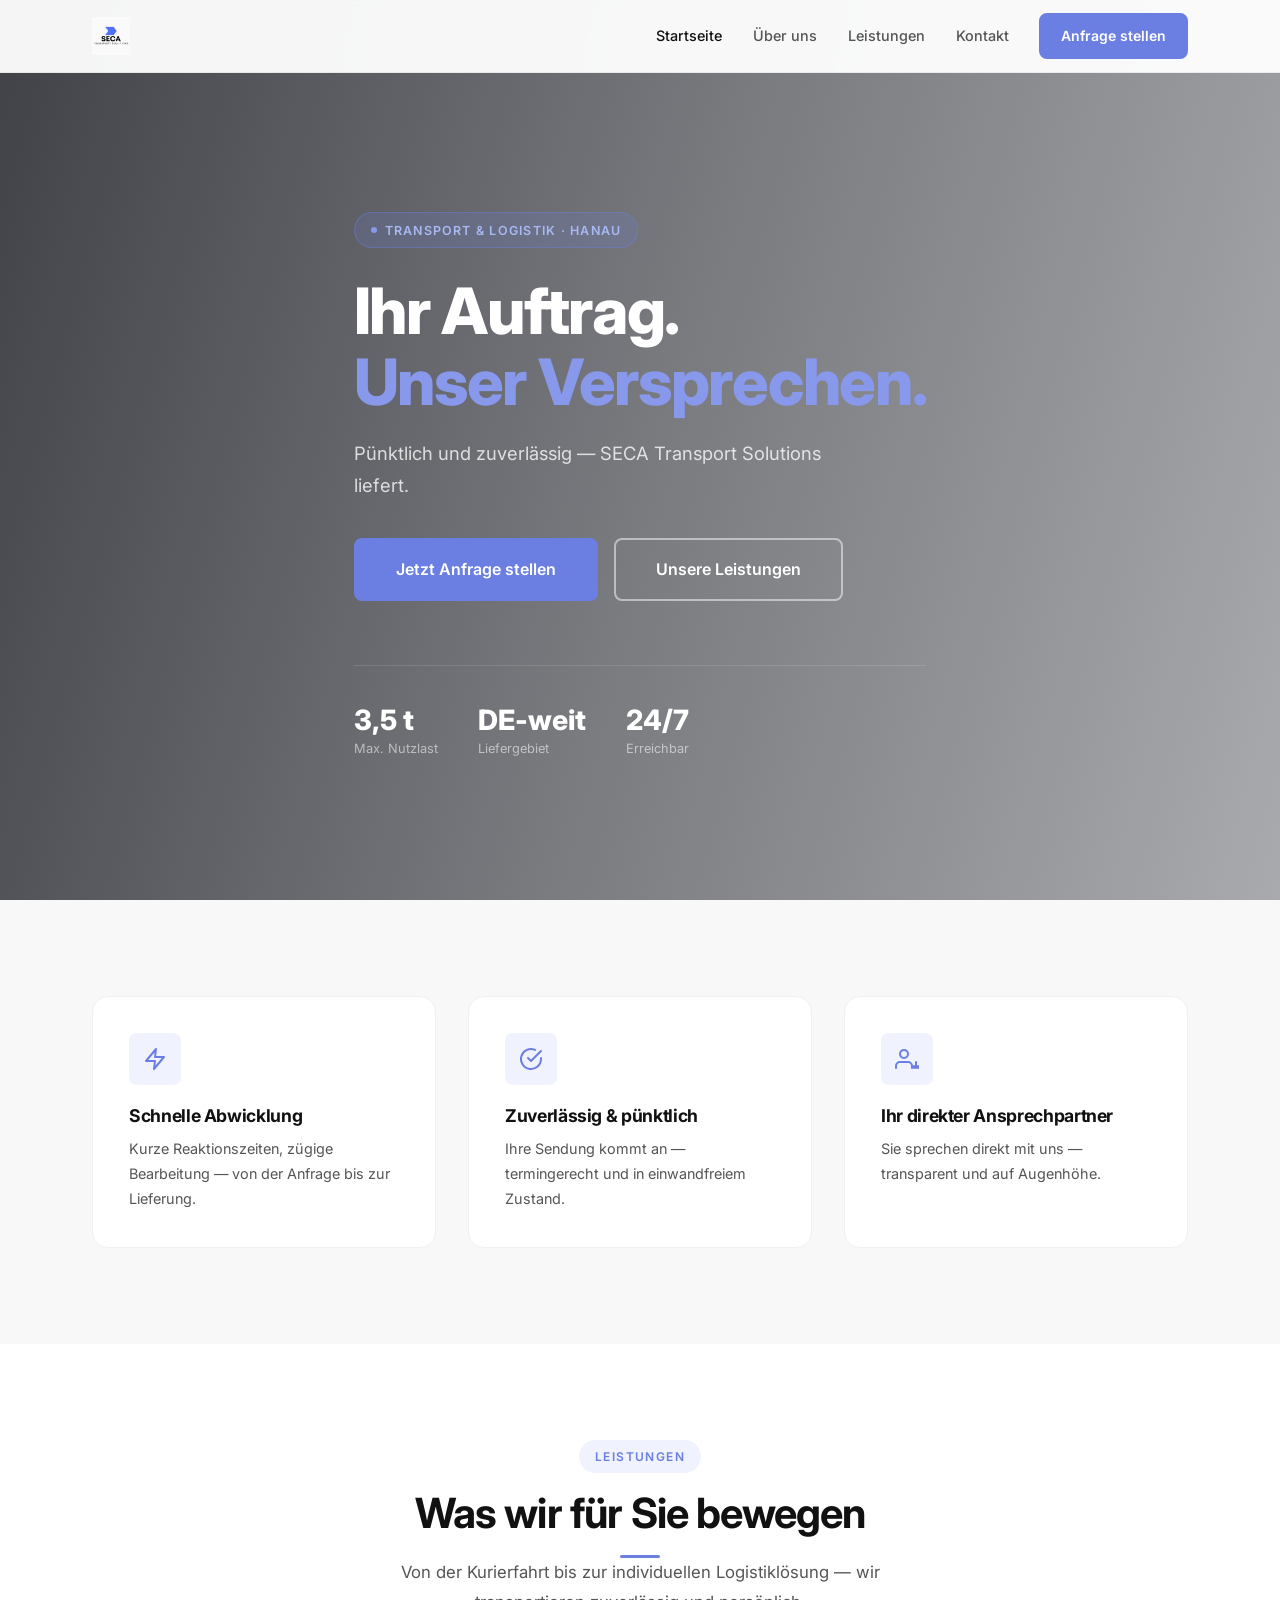
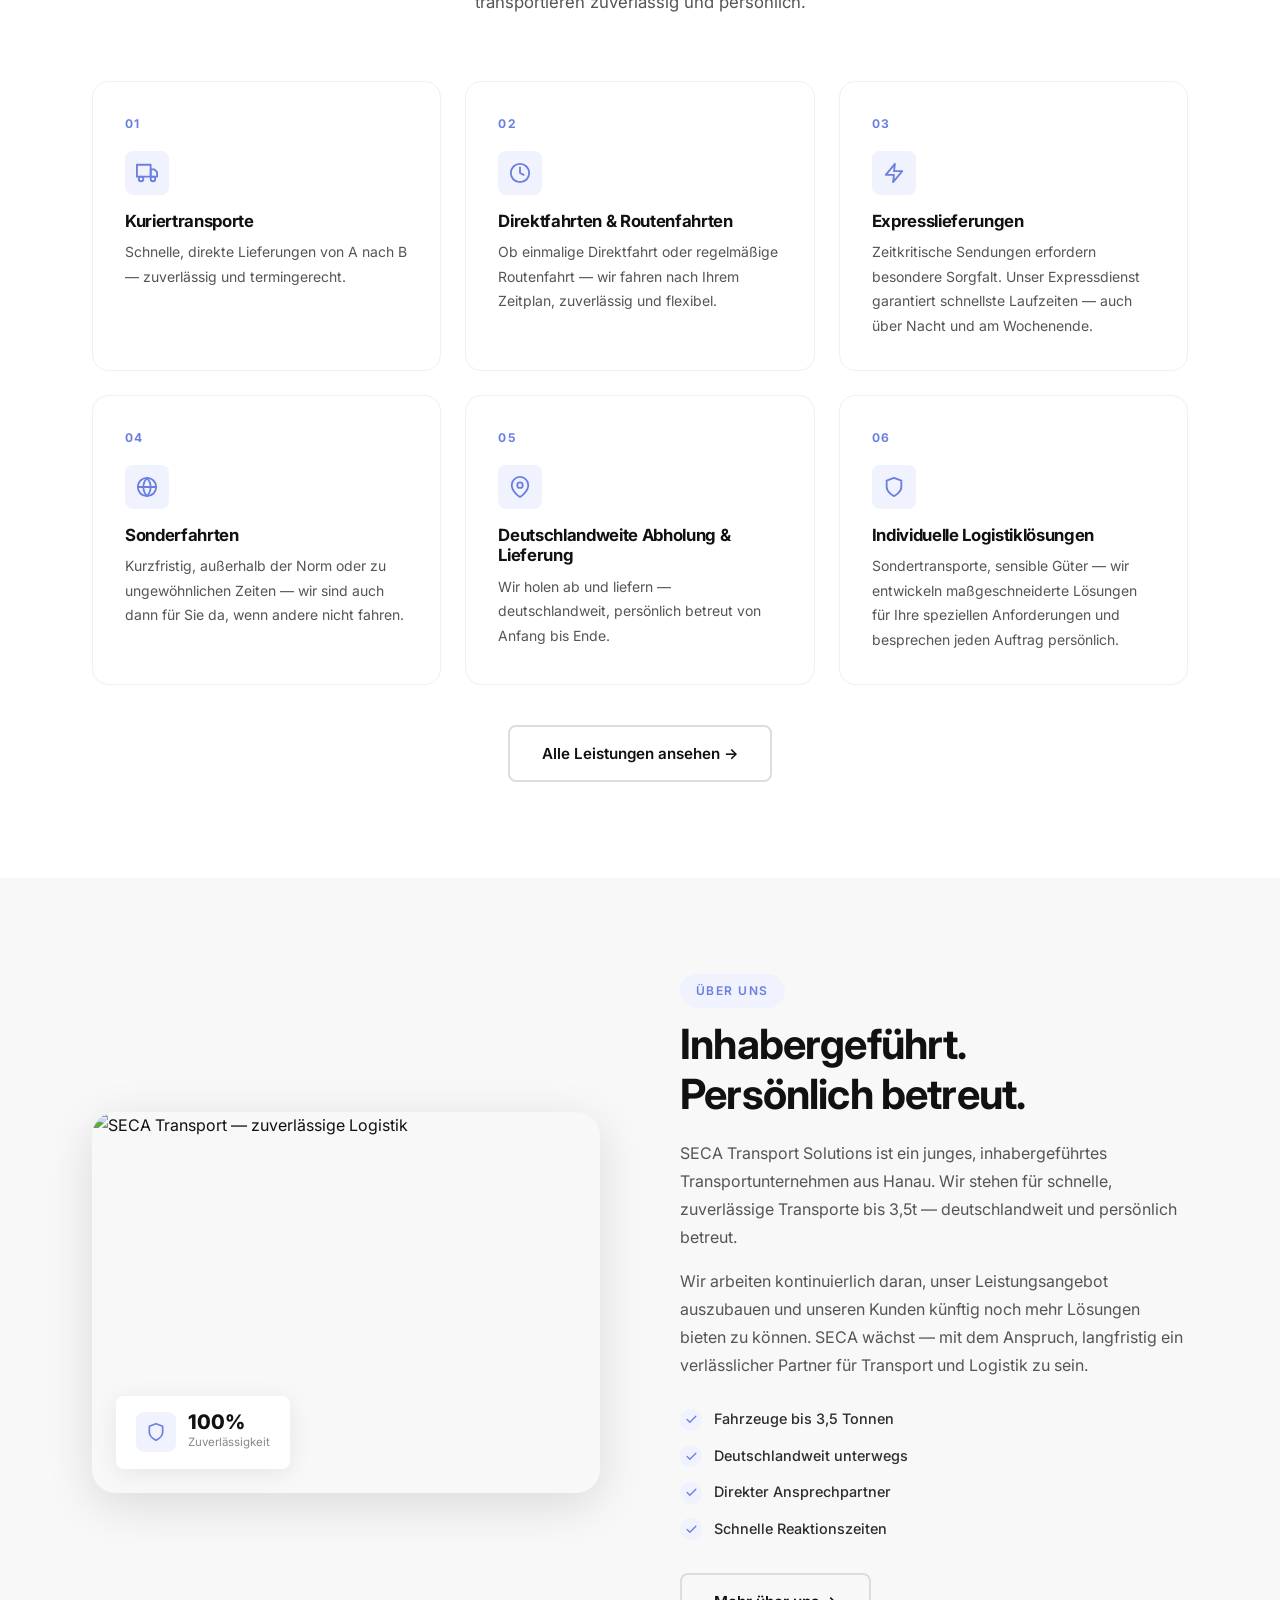
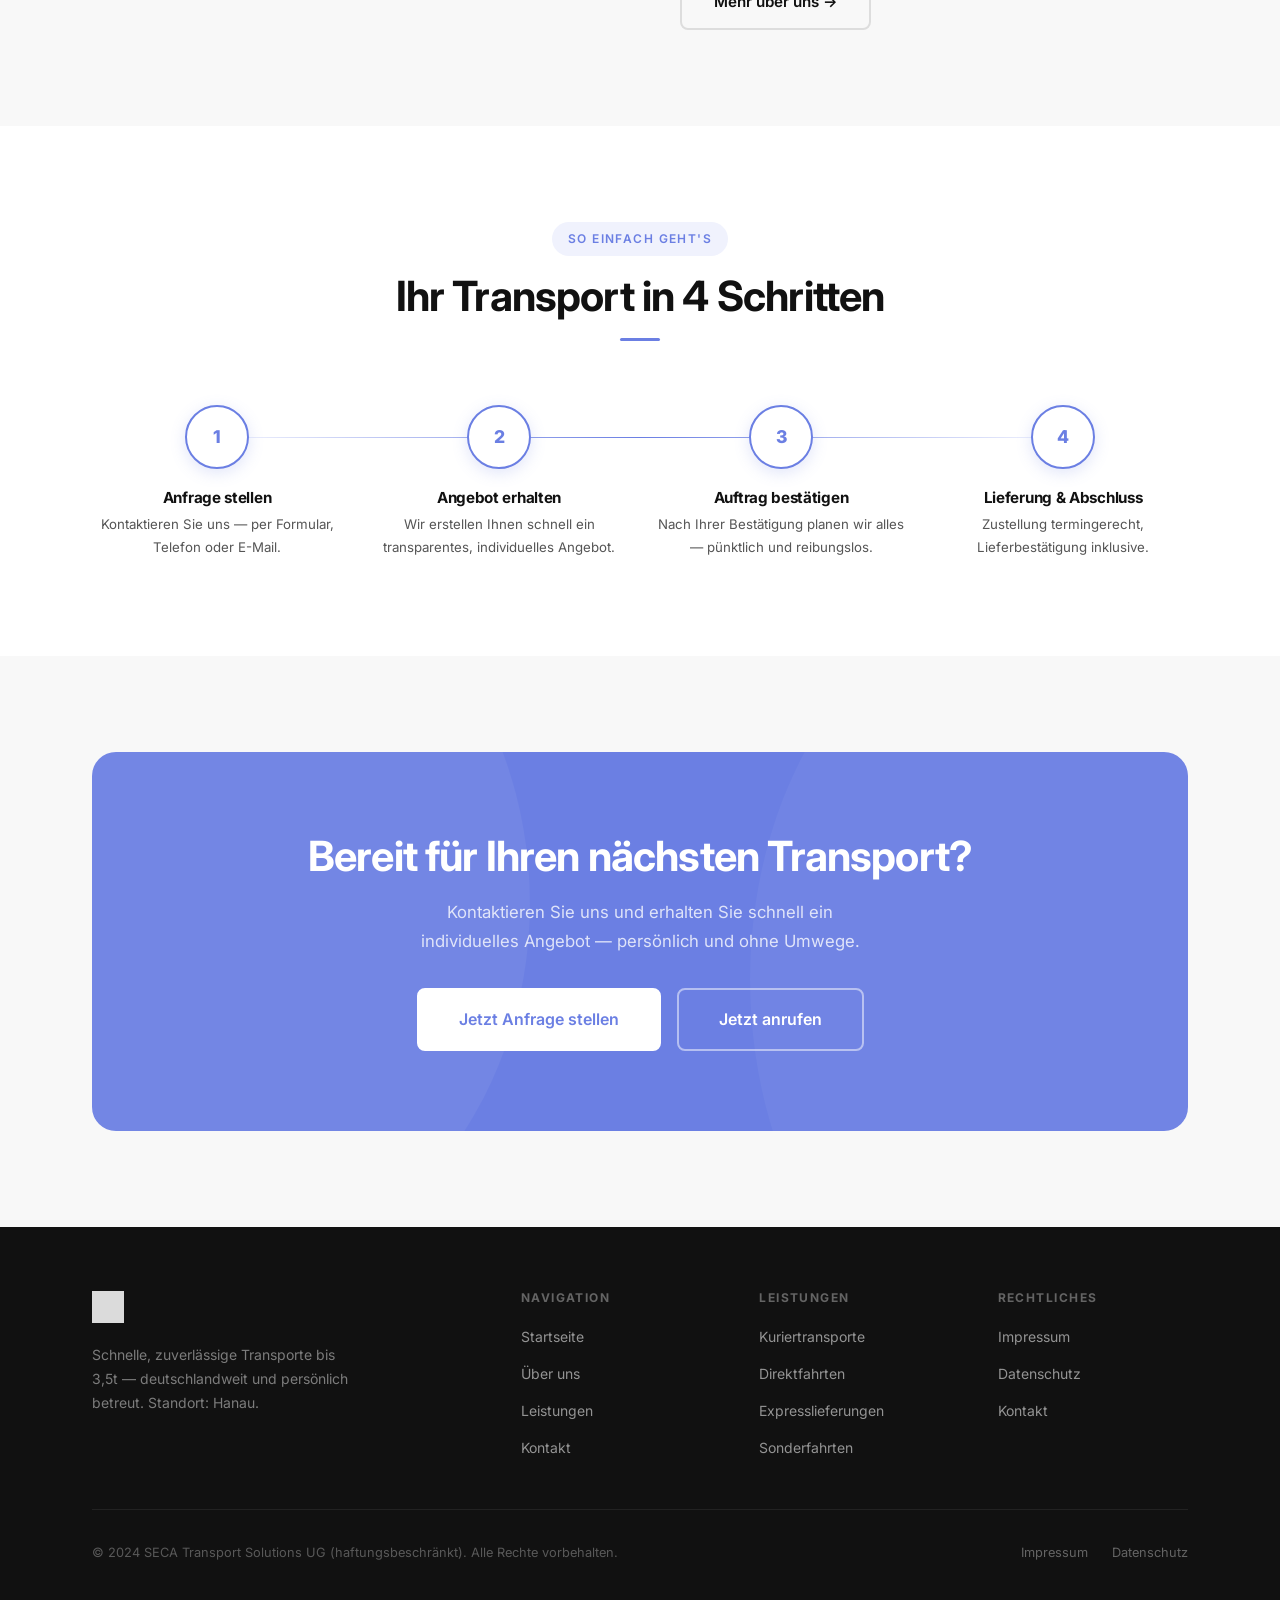
==== commit 22e01e15: "Fix logo path to match uploaded filename with spaces Updated all HTML files to reference "Seca%20Tra" ====
--- a/index.html
+++ b/index.html
@@ -16,7 +16,7 @@
 <nav class="navbar">
   <div class="nav-inner">
     <a href="index.html" class="nav-logo">
-      <img src="images/Seca_Transport_Solutions.png" alt="SECA Transport Solutions"
+      <img src="Seca%20Transport%20Solutions.png" alt="SECA Transport Solutions"
            onerror="this.style.display='none';this.nextElementSibling.style.display='flex';" />
       <span class="nav-logo-fallback" style="display:none;">
         <span class="nav-logo-icon">
@@ -255,7 +255,7 @@
     <div class="footer-grid">
       <div class="footer-brand">
         <div class="footer-logo">
-          <img src="images/Seca_Transport_Solutions.png" alt="SECA Transport Solutions"
+          <img src="Seca%20Transport%20Solutions.png" alt="SECA Transport Solutions"
                onerror="this.style.display='none';this.nextElementSibling.style.display='flex';" />
           <div class="footer-logo-fallback" style="display:none;">
             <div class="footer-logo-icon">
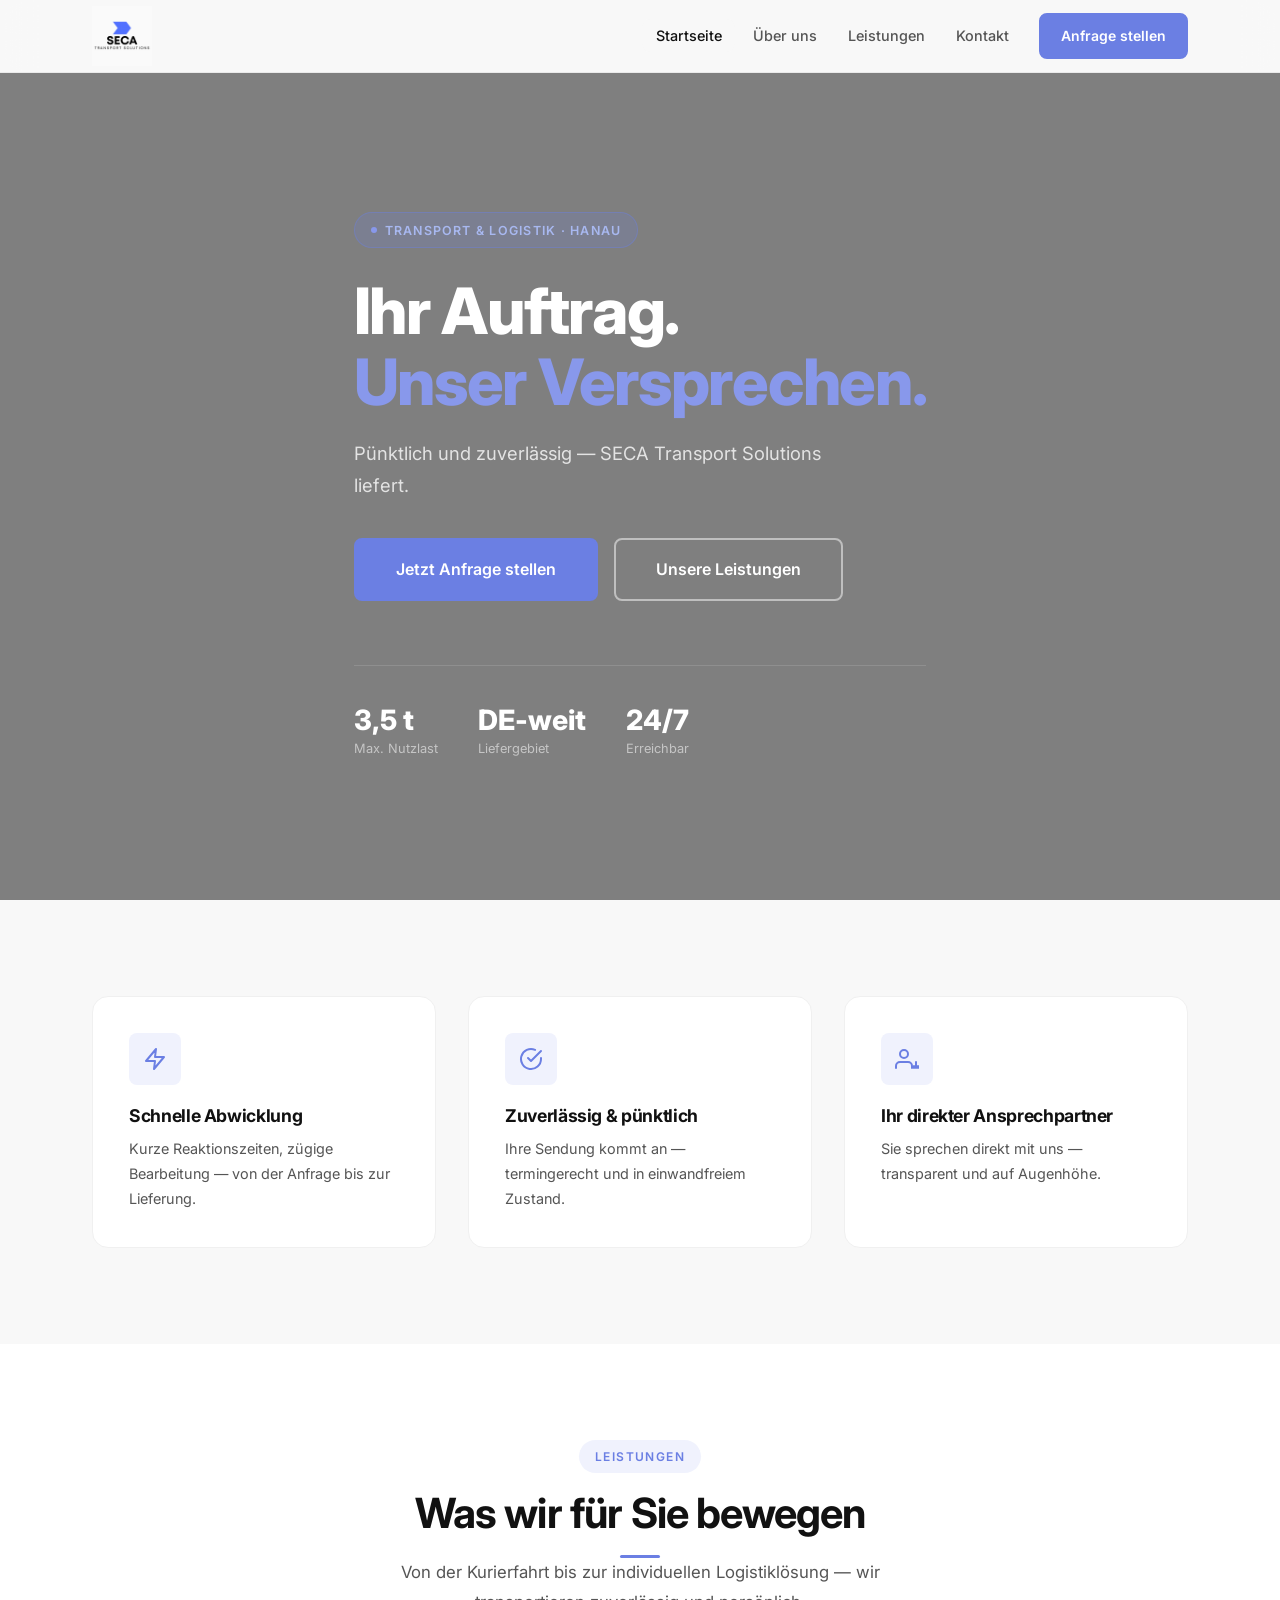
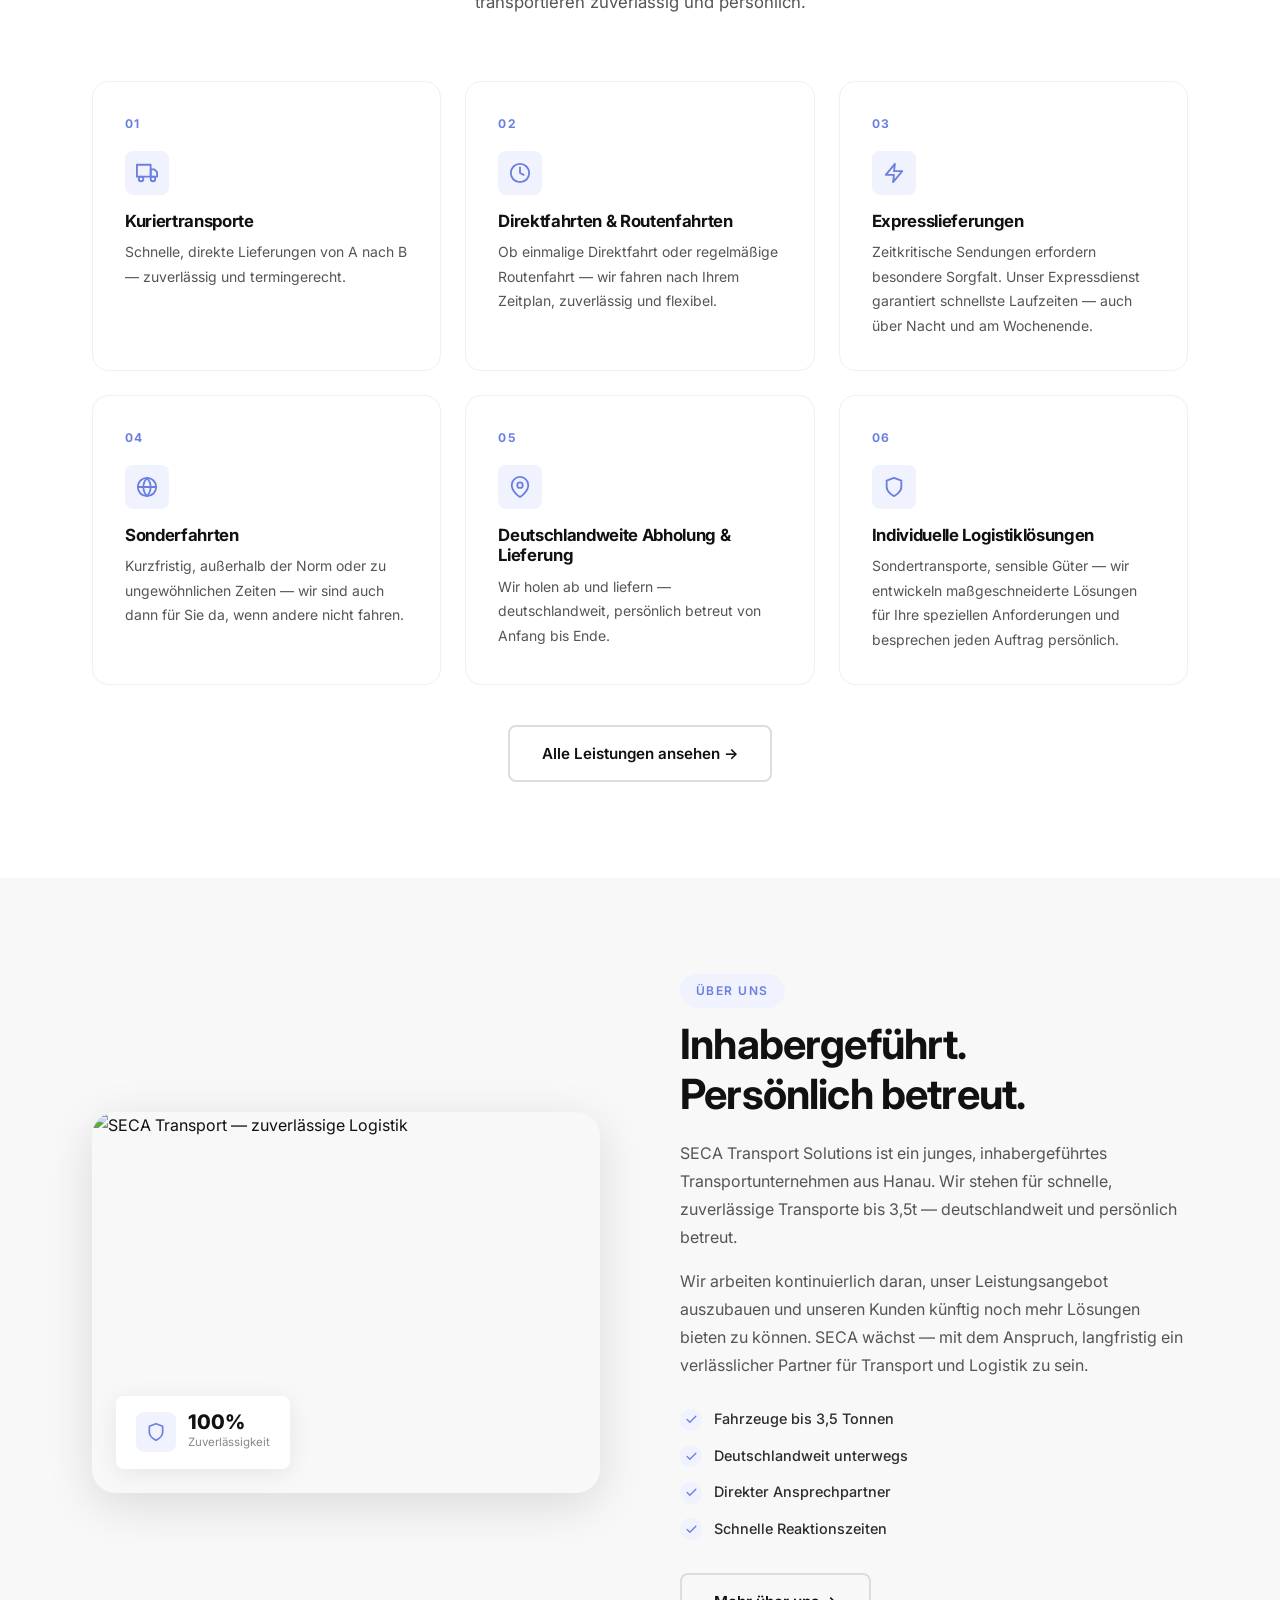
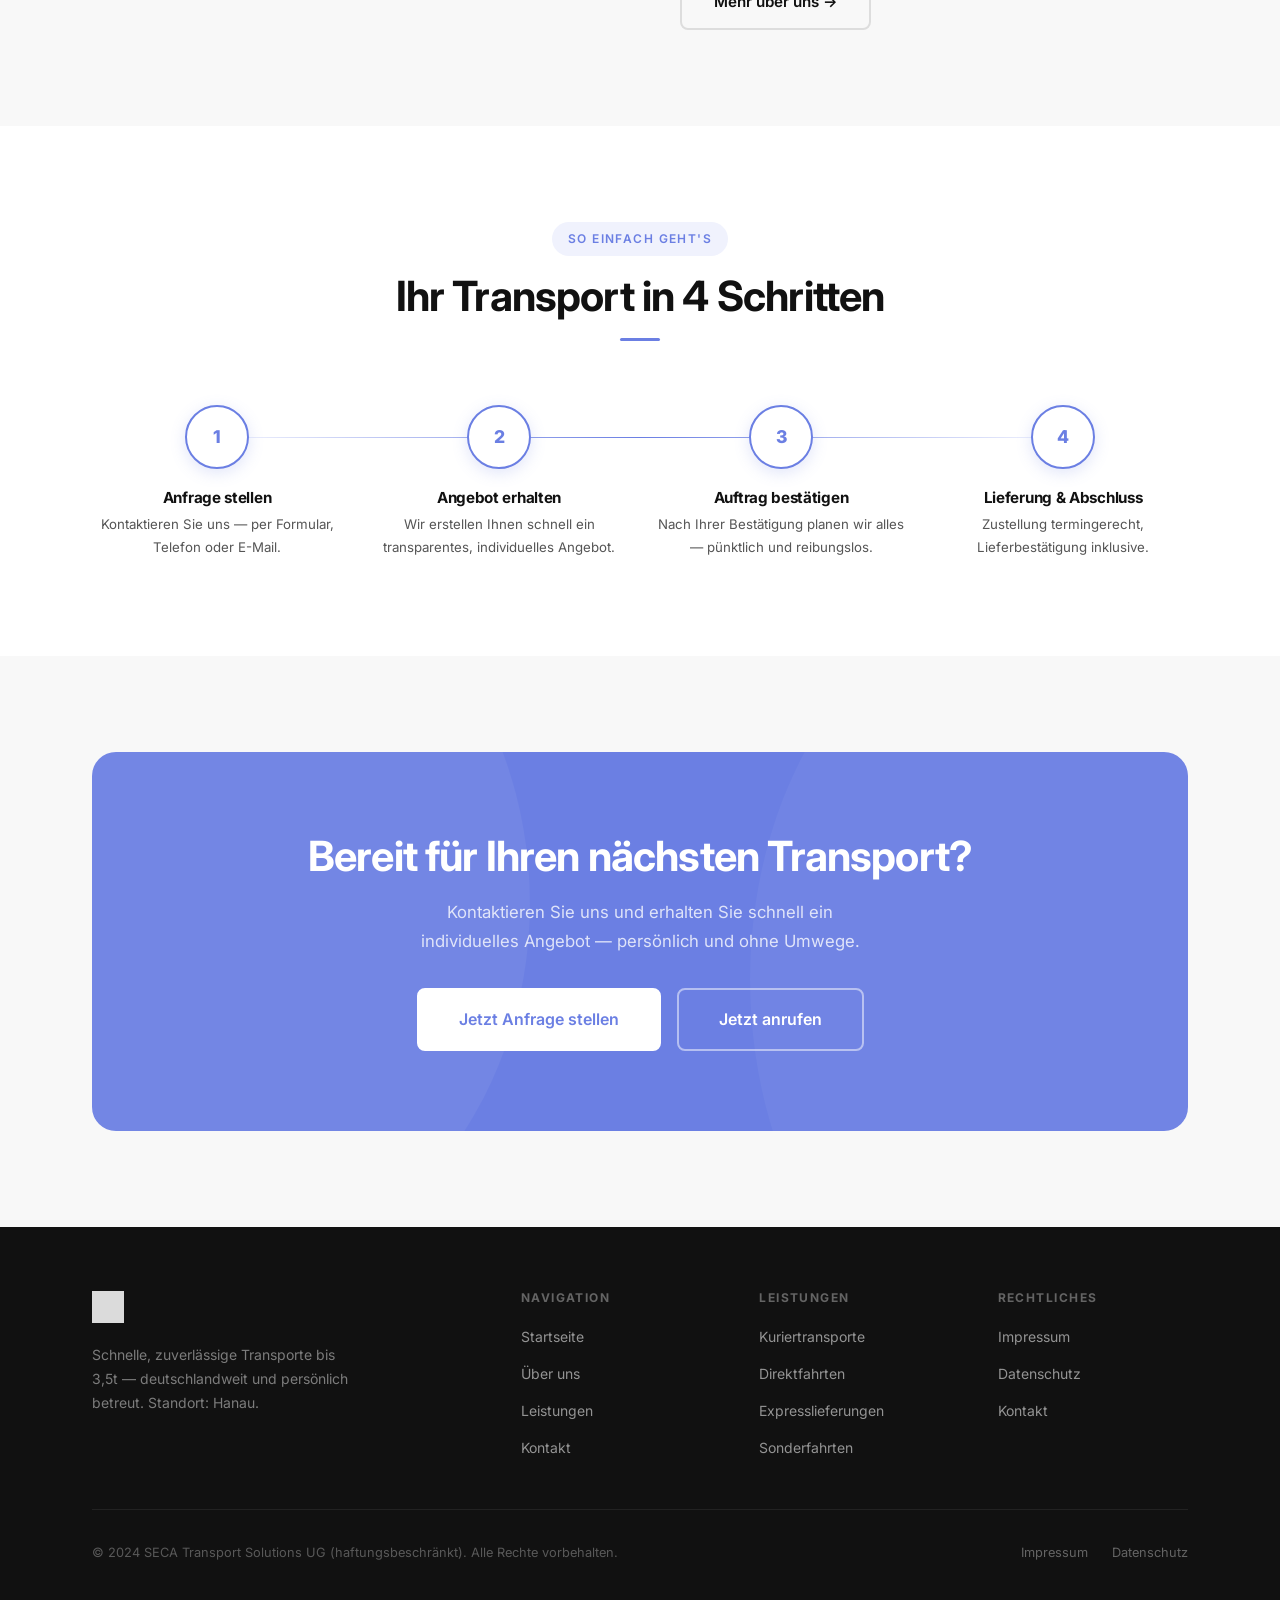
==== commit 01fdc2c9: "Fix logo size, hero overlay, about image, and hyphenation - Logo height increased to 60px in navbar " ====
--- a/index.html
+++ b/index.html
@@ -169,7 +169,7 @@
     <div class="about-grid">
       <div class="about-image fade-in">
         <img
-          src="https://images.unsplash.com/photo-1558618666-fcd25c85cd64?w=800&q=80"
+          src="https://images.unsplash.com/photo-1519003722824-194d4455a60c?w=800&q=80"
           alt="SECA Transport — zuverlässige Logistik"
           loading="lazy"
         />
--- a/css/style.css
+++ b/css/style.css
@@ -46,13 +46,28 @@
   line-height: 1.2;
   color: var(--black);
   letter-spacing: -0.02em;
+  hyphens: none;
+  word-break: normal;
+  overflow-wrap: normal;
 }
 h1 { font-size: clamp(2.2rem, 5vw, 3.8rem); }
 h2 { font-size: clamp(1.7rem, 3.5vw, 2.6rem); }
 h3 { font-size: clamp(1.1rem, 2vw, 1.35rem); }
 h4 { font-size: 1rem; }
-p { color: var(--gray-600); margin-bottom: 1rem; line-height: 1.75; }
+p {
+  color: var(--gray-600);
+  margin-bottom: 1rem;
+  line-height: 1.75;
+  hyphens: none;
+  word-break: normal;
+  overflow-wrap: normal;
+}
 p:last-child { margin-bottom: 0; }
+li {
+  hyphens: none;
+  word-break: normal;
+  overflow-wrap: normal;
+}
 
 /* ===== Layout ===== */
 .container {
@@ -164,7 +179,7 @@
   text-decoration: none;
 }
 .nav-logo img {
-  height: 38px;
+  height: 60px;
   width: auto;
   display: block;
 }
@@ -244,12 +259,7 @@
 .hero-overlay {
   position: absolute;
   inset: 0;
-  background: linear-gradient(
-    105deg,
-    rgba(10,12,20,0.78) 0%,
-    rgba(10,12,20,0.55) 50%,
-    rgba(10,12,20,0.35) 100%
-  );
+  background: rgba(0,0,0,0.5);
   z-index: 1;
 }
 .hero-content {
